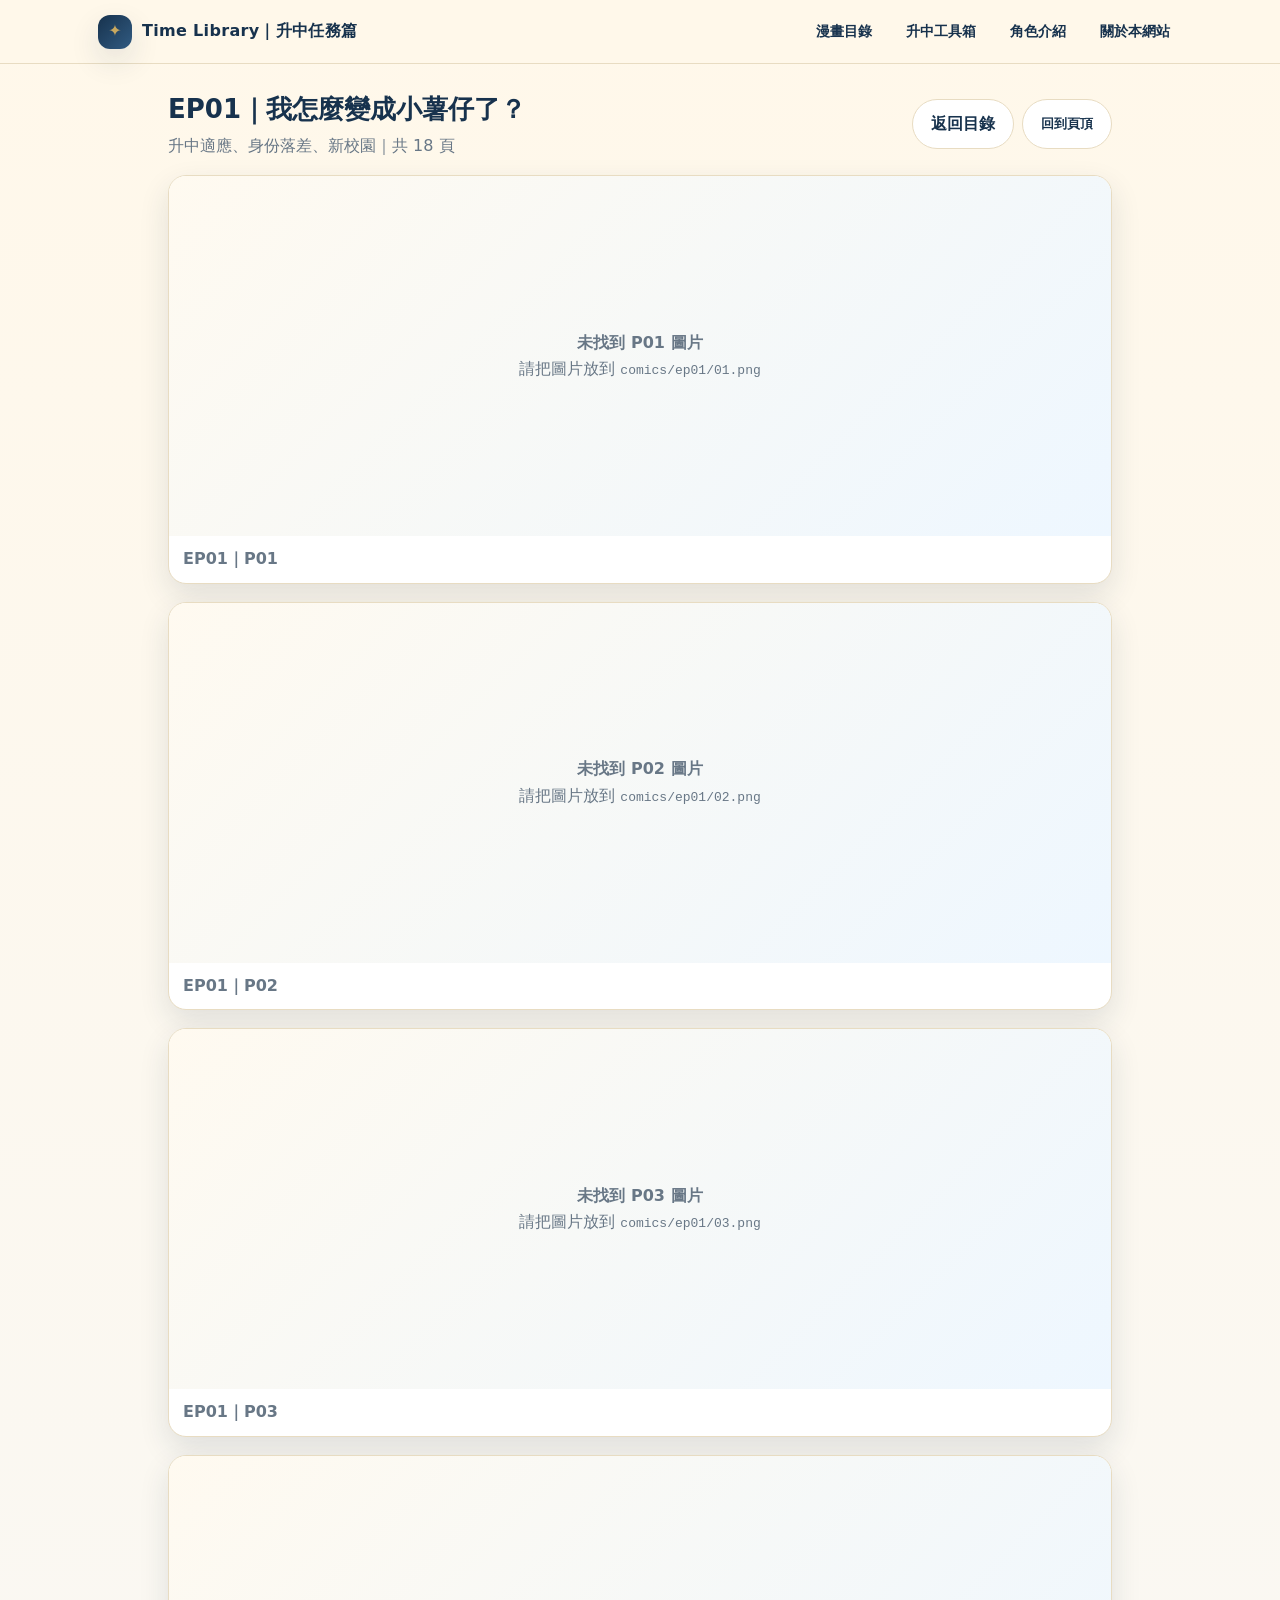
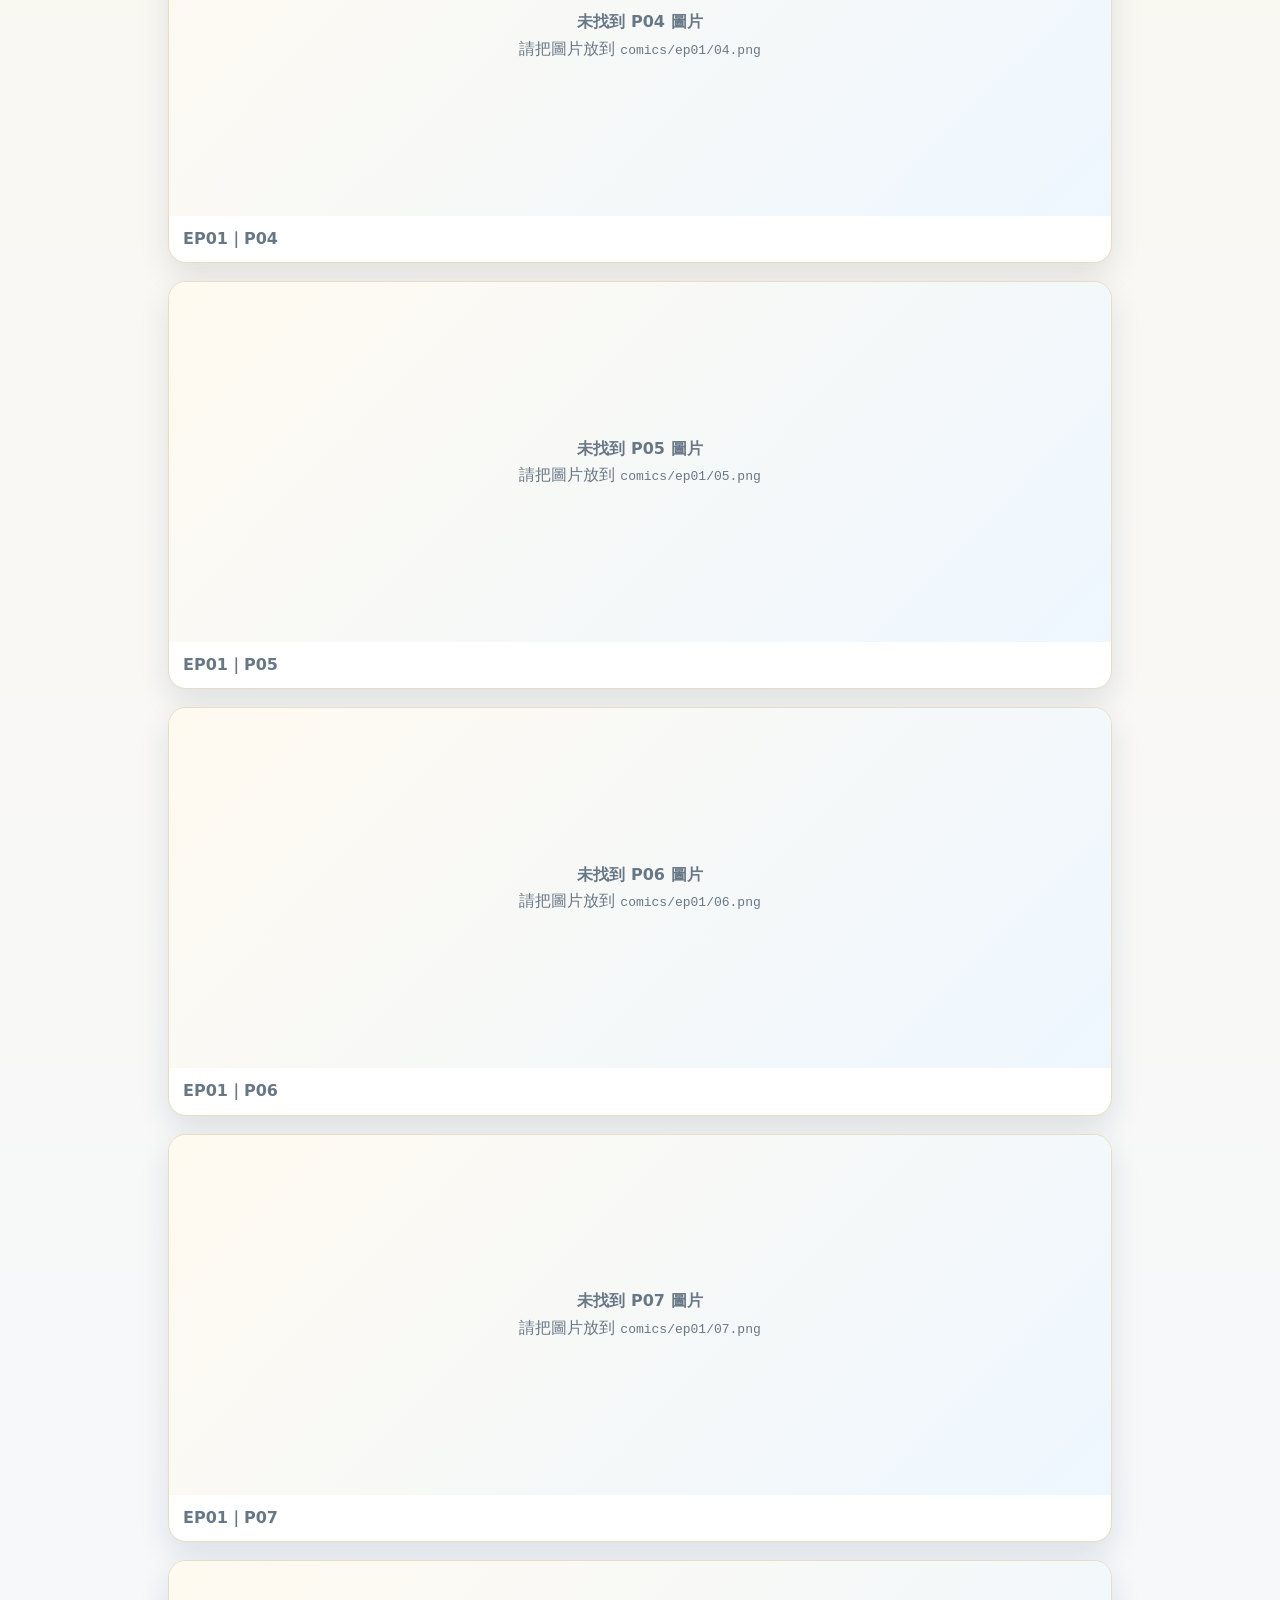
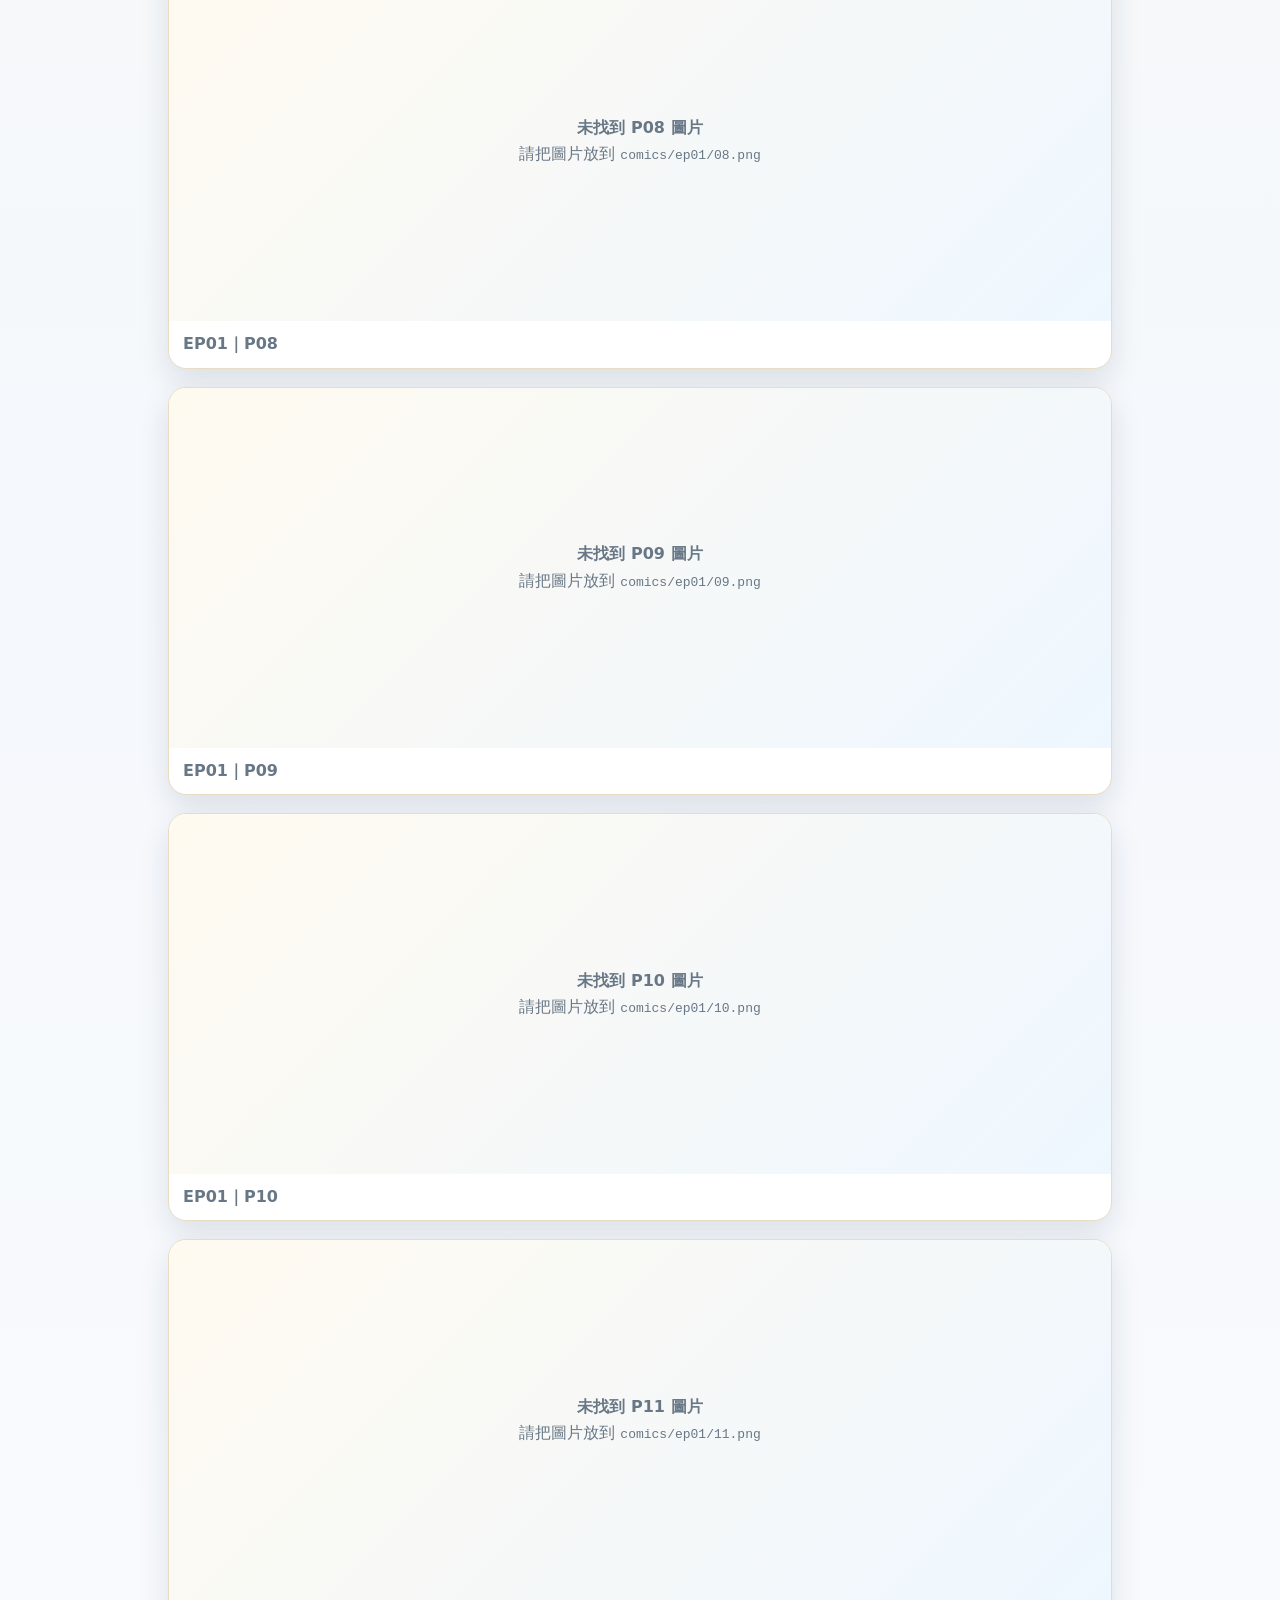
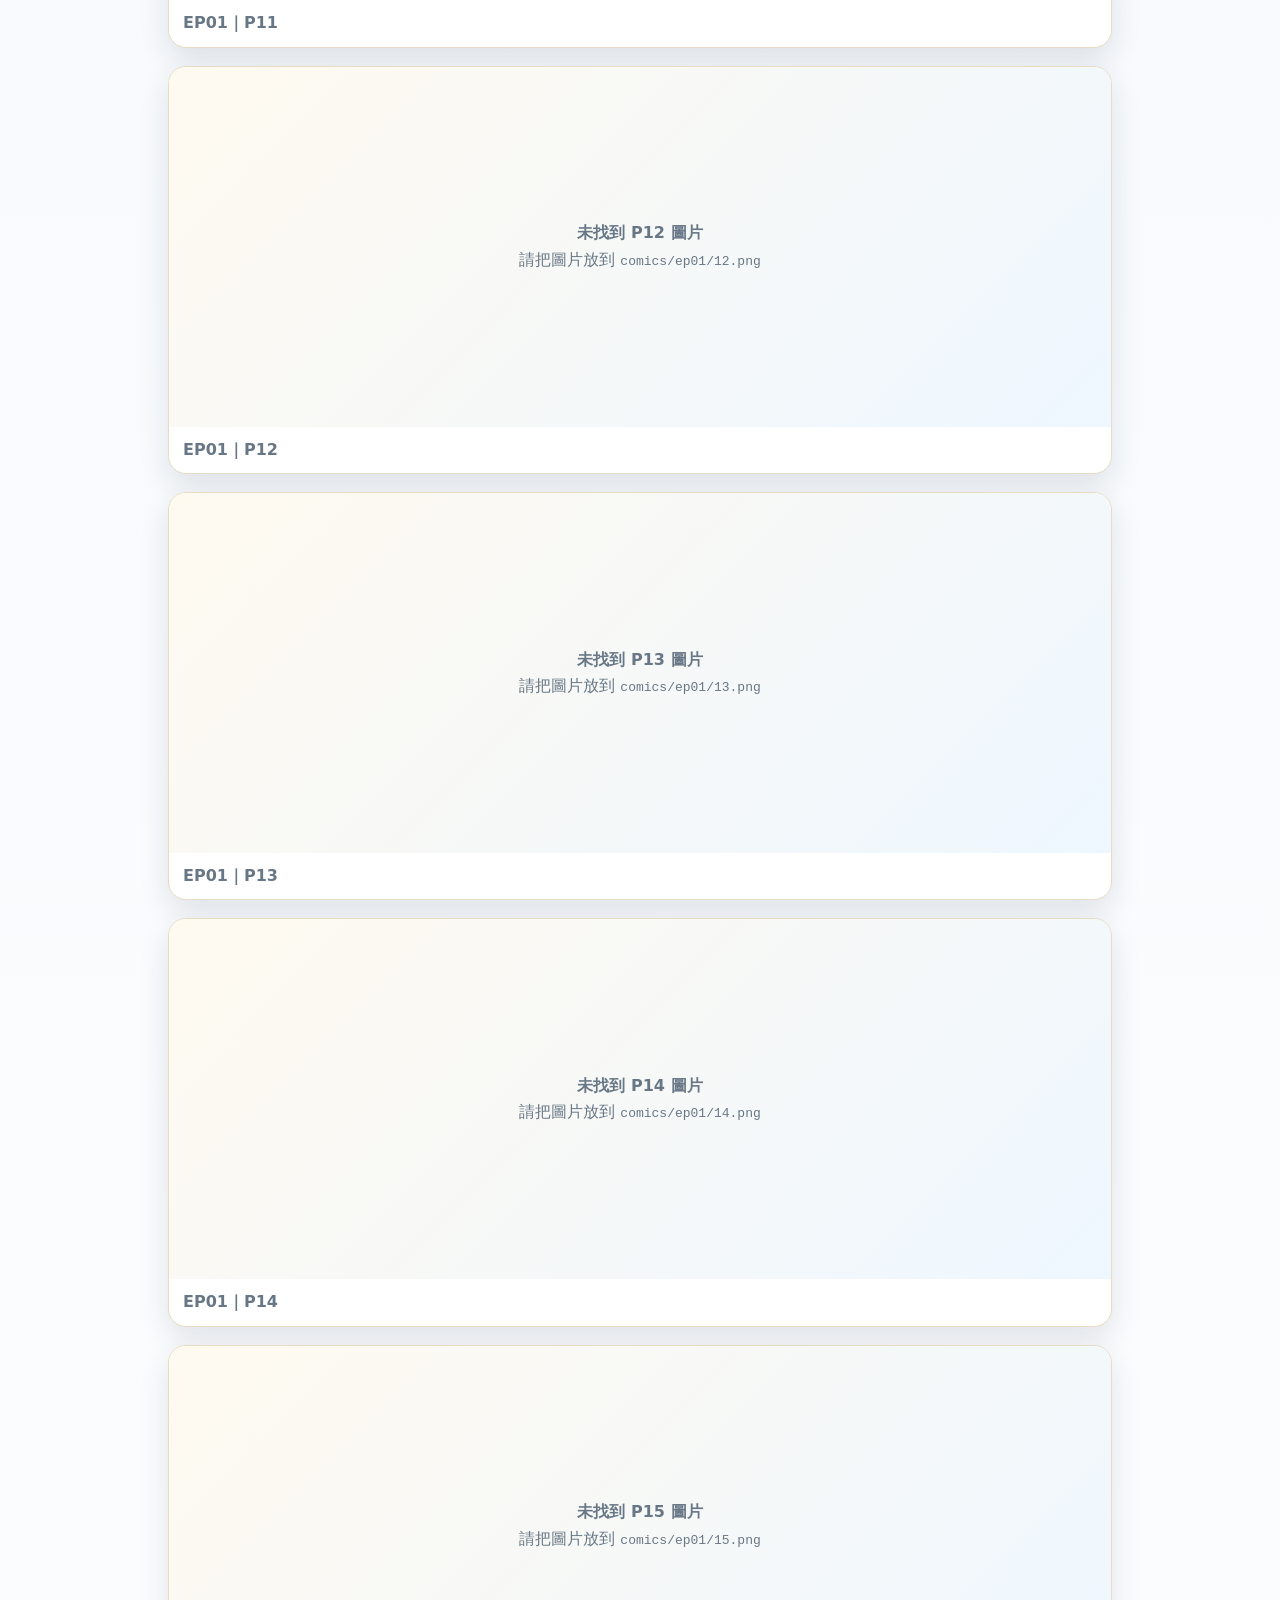
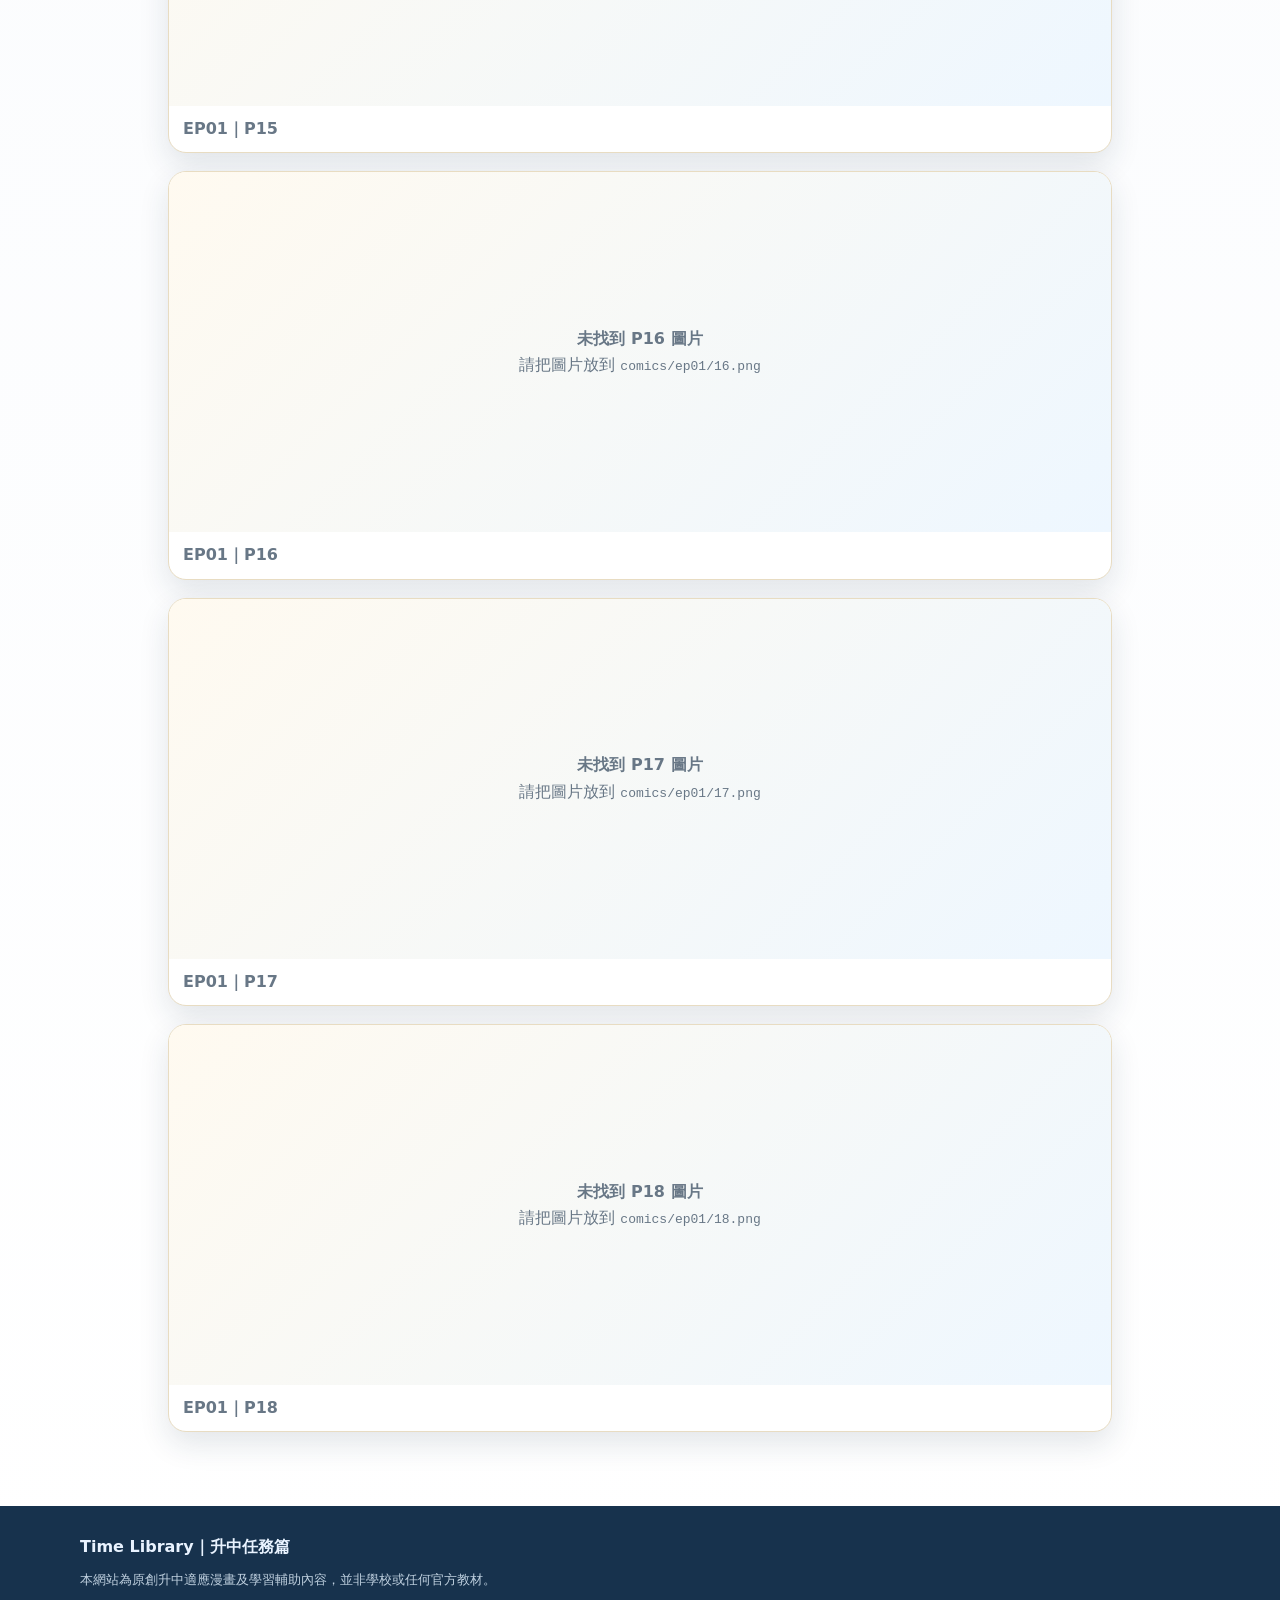
==== reader.html @ a130b91a "Initial Time Library website" ====
<!doctype html>
<html lang="zh-Hant">
<head>
  <meta charset="utf-8">
  <meta name="viewport" content="width=device-width, initial-scale=1">
  <title>Reader｜Time Library｜升中任務篇</title>
  <link rel="stylesheet" href="css/style.css">
</head>
<body>
<header class="site-header">
  <nav class="nav">
    <a class="brand" href="index.html"><span class="brand-mark">✦</span><span>Time Library｜升中任務篇</span></a>
    <div class="nav-links">
      <a href="index.html">漫畫目錄</a><a href="tools.html">升中工具箱</a><a href="characters.html">角色介紹</a><a href="about.html">關於本網站</a>
    </div>
  </nav>
</header>
<main class="reader-shell">
  <div id="readerTop" class="reader-top"></div>
  <div id="pageList" class="page-list"></div>
</main>
<footer class="footer"><div class="footer-inner"><strong>Time Library｜升中任務篇</strong><small>本網站為原創升中適應漫畫及學習輔助內容，並非學校或任何官方教材。</small></div></footer>
<script src="episodes-data.js?v=1"></script>
<script src="js/main.js?v=1"></script>
<script>
const params = new URLSearchParams(location.search);
const id = params.get('ep') || 'ep01';
const ep = TL.findEpisode(id);
const topBox = document.getElementById('readerTop');
const pageList = document.getElementById('pageList');
function imagePath(ep, n){ return `${ep.folder}${ep.filePrefix || ''}${TL.pad(n)}.${ep.fileExt || 'png'}`; }
function fallbackPath(ep, n, step){
  const ext = ep.fileExt || 'png';
  const candidates = [
    `${ep.folder}${TL.pad(n)}.${ext}`,
    `${ep.folder}${n}.${ext}`,
    `${ep.folder}p${n}.jpg`,
    `${ep.folder}p${TL.pad(n)}.jpg`,
    `${ep.folder}P${TL.pad(n)}.png`
  ];
  return candidates[step] || '';
}
if(!ep){
  topBox.innerHTML = `<div class="reader-title"><h1>找不到這一集</h1><p>請返回漫畫目錄重新選擇。</p></div><a class="btn secondary" href="index.html">返回目錄</a>`;
} else {
  document.title = `${ep.ep}｜${ep.title}｜Time Library`;
  topBox.innerHTML = `<div class="reader-title"><h1>${ep.ep}｜${ep.title}</h1><p>${ep.topic}｜共 ${ep.pageCount} 頁</p></div><div class="reader-controls"><a class="btn secondary" href="index.html">返回目錄</a><button class="btn secondary" onclick="window.scrollTo({top:0,behavior:'smooth'})">回到頁頂</button></div>`;
  pageList.innerHTML = Array.from({length: ep.pageCount}, (_,i)=>i+1).map(n => `
    <article class="comic-page" id="p${n}">
      <img src="${imagePath(ep,n)}" alt="${ep.ep} page ${n}" loading="lazy" data-step="0" data-n="${n}">
      <div class="page-caption">${ep.ep}｜P${TL.pad(n)}</div>
    </article>`).join('');
  pageList.querySelectorAll('img').forEach(img => {
    img.addEventListener('error', () => {
      const n = Number(img.dataset.n);
      let step = Number(img.dataset.step || 0) + 1;
      const next = fallbackPath(ep, n, step);
      if(next){ img.dataset.step = String(step); img.src = next; }
      else {
        const holder = document.createElement('div');
        holder.className = 'missing-page';
        holder.innerHTML = `<div><strong>未找到 P${TL.pad(n)} 圖片</strong><br>請把圖片放到 <code>${ep.folder}${TL.pad(n)}.${ep.fileExt || 'png'}</code></div>`;
        img.replaceWith(holder);
      }
    });
  });
}
</script>
</body>
</html>
---- css/style.css ----
:root{
  --navy:#17324d;
  --navy-2:#274968;
  --gold:#c9a85f;
  --cream:#fff8ea;
  --paper:#fffdf7;
  --blue:#eaf4ff;
  --line:#e8dcc2;
  --text:#26313c;
  --muted:#687786;
  --shadow:0 12px 30px rgba(23,50,77,.12);
  --radius:20px;
}
*{box-sizing:border-box}
html{scroll-behavior:smooth}
body{margin:0;font-family:system-ui,-apple-system,BlinkMacSystemFont,"Noto Sans TC","Microsoft JhengHei",sans-serif;background:linear-gradient(180deg,var(--cream),#f5f8fc 45%,#fff);color:var(--text);line-height:1.65}
a{color:inherit;text-decoration:none} img{max-width:100%;display:block}.site-header{position:sticky;top:0;z-index:50;background:rgba(255,248,234,.92);backdrop-filter:blur(12px);border-bottom:1px solid var(--line)}.nav{max-width:1120px;margin:auto;padding:12px 18px;display:flex;align-items:center;gap:18px}.brand{display:flex;align-items:center;gap:10px;font-weight:800;color:var(--navy);letter-spacing:.02em}.brand-mark{width:34px;height:34px;border-radius:12px;background:linear-gradient(135deg,var(--navy),#315b82);color:var(--gold);display:grid;place-items:center;box-shadow:var(--shadow)}.nav-links{margin-left:auto;display:flex;gap:10px;flex-wrap:wrap}.nav-links a{padding:8px 12px;border-radius:999px;color:var(--navy);font-weight:700;font-size:14px}.nav-links a:hover,.nav-links a.active{background:#fff;border:1px solid var(--line);box-shadow:0 6px 14px rgba(23,50,77,.08)}.container{max-width:1120px;margin:auto;padding:28px 18px}.hero{display:grid;grid-template-columns:1.05fr .95fr;gap:24px;align-items:center;padding:34px;border:1px solid var(--line);border-radius:30px;background:radial-gradient(circle at 80% 20%,rgba(201,168,95,.25),transparent 28%),linear-gradient(135deg,#fffaf0,#eef7ff);box-shadow:var(--shadow);overflow:hidden}.hero h1{font-size:clamp(38px,7vw,78px);line-height:.95;margin:8px 0;color:var(--navy);letter-spacing:-.04em}.hero .subtitle{font-size:clamp(20px,3vw,34px);font-weight:800;color:var(--gold);margin:0}.hero p{font-size:18px;color:#405064}.hero-art{min-height:300px;border-radius:28px;border:1px solid rgba(201,168,95,.35);background:linear-gradient(160deg,#213d5e,#e9f4ff 62%,#fffaf0);position:relative;overflow:hidden}.hero-art:before{content:"";position:absolute;inset:26px;border:2px solid rgba(255,255,255,.55);border-radius:22px}.hero-art:after{content:"Time Library";position:absolute;right:-30px;bottom:20px;font-size:58px;font-weight:900;color:rgba(255,255,255,.42);transform:rotate(-8deg)}.mission-card{position:absolute;left:28px;bottom:28px;background:rgba(255,253,247,.92);border:1px solid var(--line);border-radius:18px;padding:16px;box-shadow:var(--shadow);max-width:300px}.mission-card b{color:var(--navy)}.btn-row{display:flex;gap:12px;flex-wrap:wrap;margin-top:18px}.btn{display:inline-flex;align-items:center;justify-content:center;gap:8px;background:var(--navy);color:#fff;border-radius:999px;padding:11px 18px;font-weight:800;border:1px solid var(--navy);cursor:pointer}.btn.secondary{background:#fff;color:var(--navy);border-color:var(--line)}.section-title{display:flex;align-items:end;justify-content:space-between;gap:14px;margin:34px 0 16px}.section-title h2{margin:0;color:var(--navy);font-size:30px}.section-title p{margin:0;color:var(--muted)}.controls{display:grid;grid-template-columns:1fr auto;gap:12px;margin:18px 0}.search{width:100%;padding:13px 16px;border-radius:16px;border:1px solid var(--line);background:#fff;font-size:16px}.filters{display:flex;gap:8px;flex-wrap:wrap}.filter-btn{border:1px solid var(--line);background:#fff;color:var(--navy);border-radius:999px;padding:10px 14px;font-weight:800;cursor:pointer}.filter-btn.active{background:var(--navy);color:#fff;border-color:var(--navy)}.grid{display:grid;grid-template-columns:repeat(3,minmax(0,1fr));gap:18px}.card{background:var(--paper);border:1px solid var(--line);border-radius:var(--radius);padding:18px;box-shadow:0 8px 20px rgba(23,50,77,.08);display:flex;flex-direction:column;gap:10px}.card:hover{transform:translateY(-2px);box-shadow:var(--shadow);transition:.2s}.badge{align-self:flex-start;border:1px solid rgba(201,168,95,.5);background:#fff8df;color:var(--navy);font-weight:900;border-radius:999px;padding:5px 10px;font-size:13px}.card h3{margin:0;color:var(--navy);font-size:21px;line-height:1.3}.meta{color:var(--muted);font-size:14px}.tags{display:flex;gap:6px;flex-wrap:wrap;margin-top:auto}.tag{font-size:12px;background:var(--blue);color:var(--navy);border-radius:999px;padding:4px 8px}.footer{margin-top:50px;padding:28px 18px;background:var(--navy);color:#e9f3ff}.footer-inner{max-width:1120px;margin:auto;display:grid;gap:8px}.footer small{color:#bfd0df}.reader-shell{max-width:980px;margin:auto;padding:24px 18px}.reader-top{display:flex;align-items:center;justify-content:space-between;gap:16px;margin-bottom:16px;flex-wrap:wrap}.reader-title h1{margin:0;color:var(--navy);font-size:26px}.reader-title p{margin:2px 0 0;color:var(--muted)}.reader-controls{display:flex;gap:8px;flex-wrap:wrap}.page-list{display:grid;gap:18px}.comic-page{background:#fff;border:1px solid var(--line);border-radius:18px;box-shadow:var(--shadow);overflow:hidden}.comic-page img{width:100%;height:auto;background:#f0f4f8}.page-caption{padding:10px 14px;color:var(--muted);font-weight:700}.missing-page{min-height:360px;display:grid;place-items:center;text-align:center;padding:30px;background:linear-gradient(135deg,#fffaf0,#eef7ff);color:var(--muted)}.character-grid{display:grid;grid-template-columns:repeat(4,minmax(0,1fr));gap:18px}.character{background:#fff;border:1px solid var(--line);border-radius:var(--radius);padding:18px;box-shadow:0 8px 20px rgba(23,50,77,.08)}.avatar{aspect-ratio:1;border-radius:18px;background:linear-gradient(135deg,#eaf4ff,#fff8df);display:grid;place-items:center;font-size:54px;margin-bottom:12px}.content-card{background:#fff;border:1px solid var(--line);border-radius:var(--radius);padding:24px;box-shadow:var(--shadow);margin:18px 0}.content-card h2,.content-card h3{color:var(--navy)}.notice{border-left:5px solid var(--gold);background:#fff8df;padding:14px 16px;border-radius:14px;color:#4d3f22}.tool-list{display:grid;grid-template-columns:repeat(2,minmax(0,1fr));gap:16px}.tool-item{background:#fff;border:1px solid var(--line);border-radius:18px;padding:18px;box-shadow:0 8px 20px rgba(23,50,77,.08)}
@media(max-width:800px){.hero{grid-template-columns:1fr;padding:22px}.grid{grid-template-columns:1fr}.controls{grid-template-columns:1fr}.character-grid{grid-template-columns:1fr 1fr}.tool-list{grid-template-columns:1fr}.nav{align-items:flex-start;flex-direction:column}.nav-links{margin-left:0}.hero-art{min-height:240px}.reader-top{align-items:flex-start}}
@media(max-width:480px){.character-grid{grid-template-columns:1fr}.hero h1{font-size:42px}.container{padding:20px 14px}.reader-shell{padding:16px 10px}.card{padding:15px}}
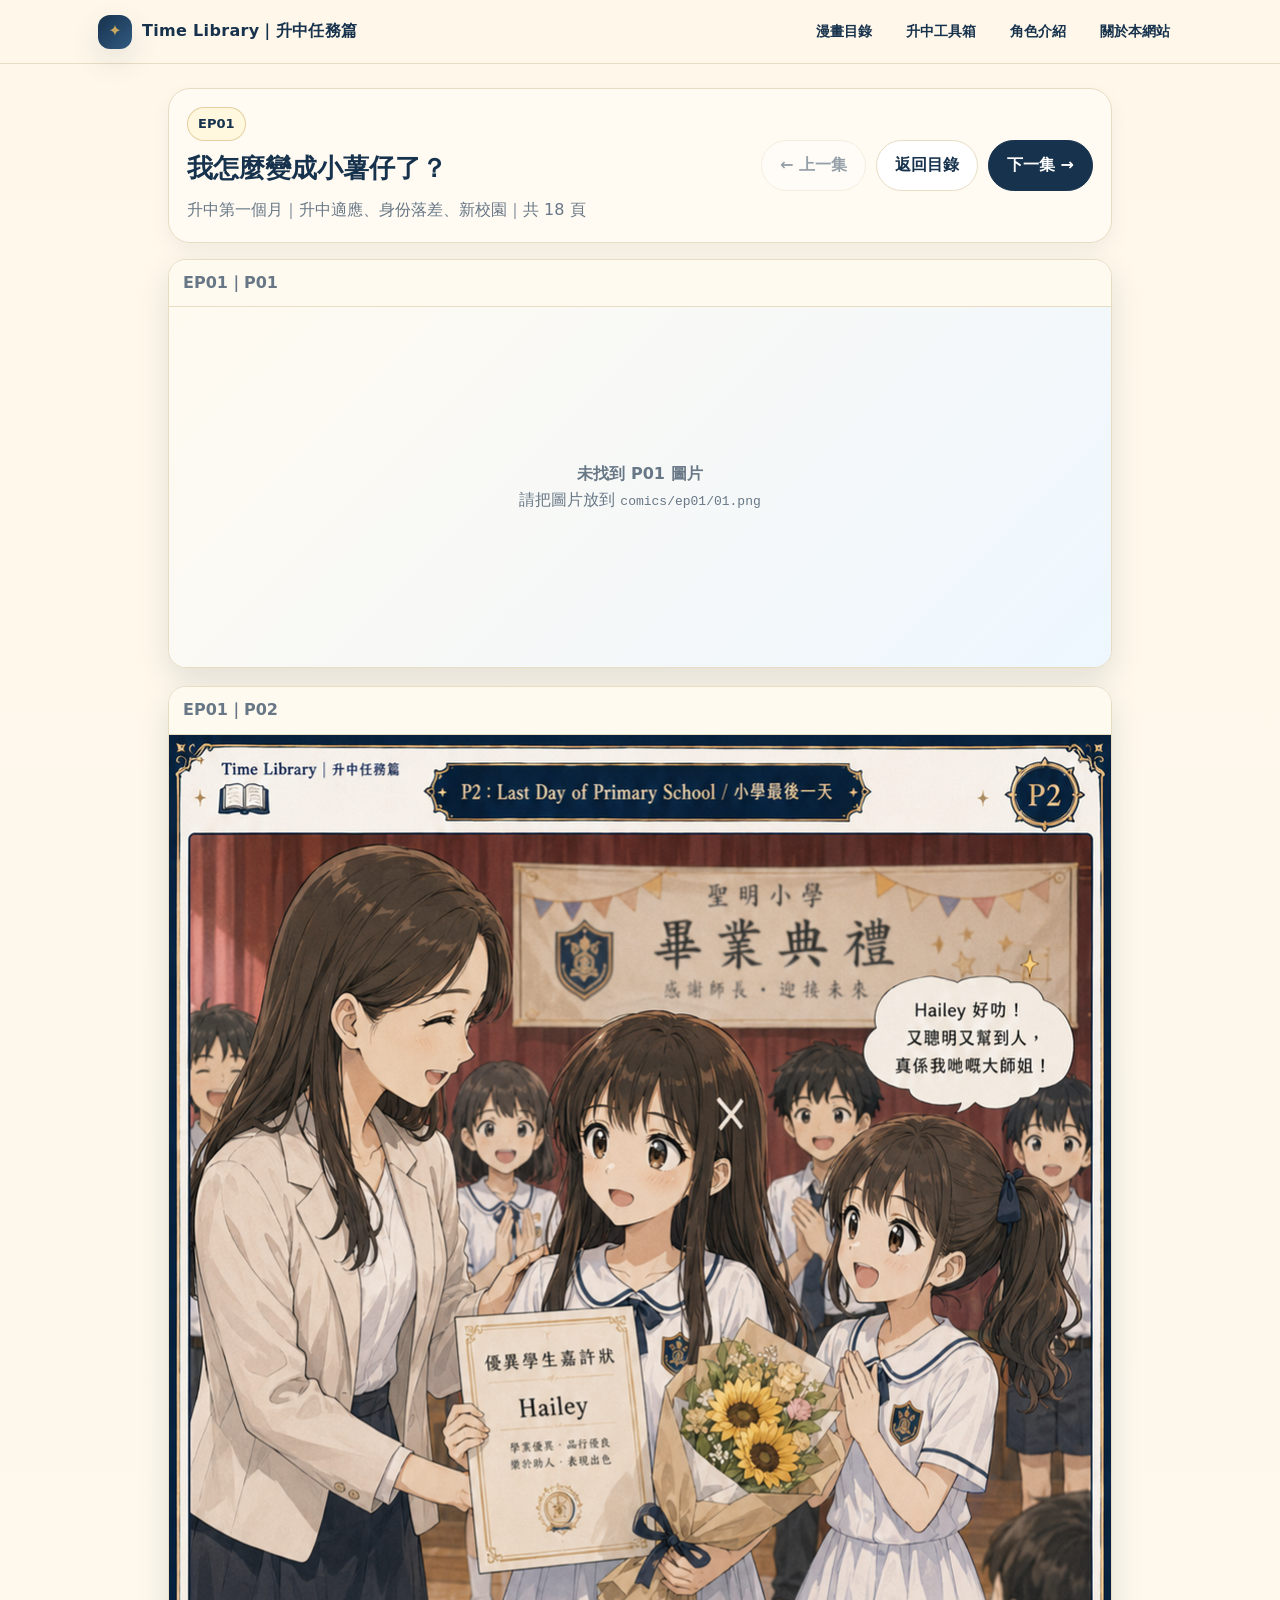
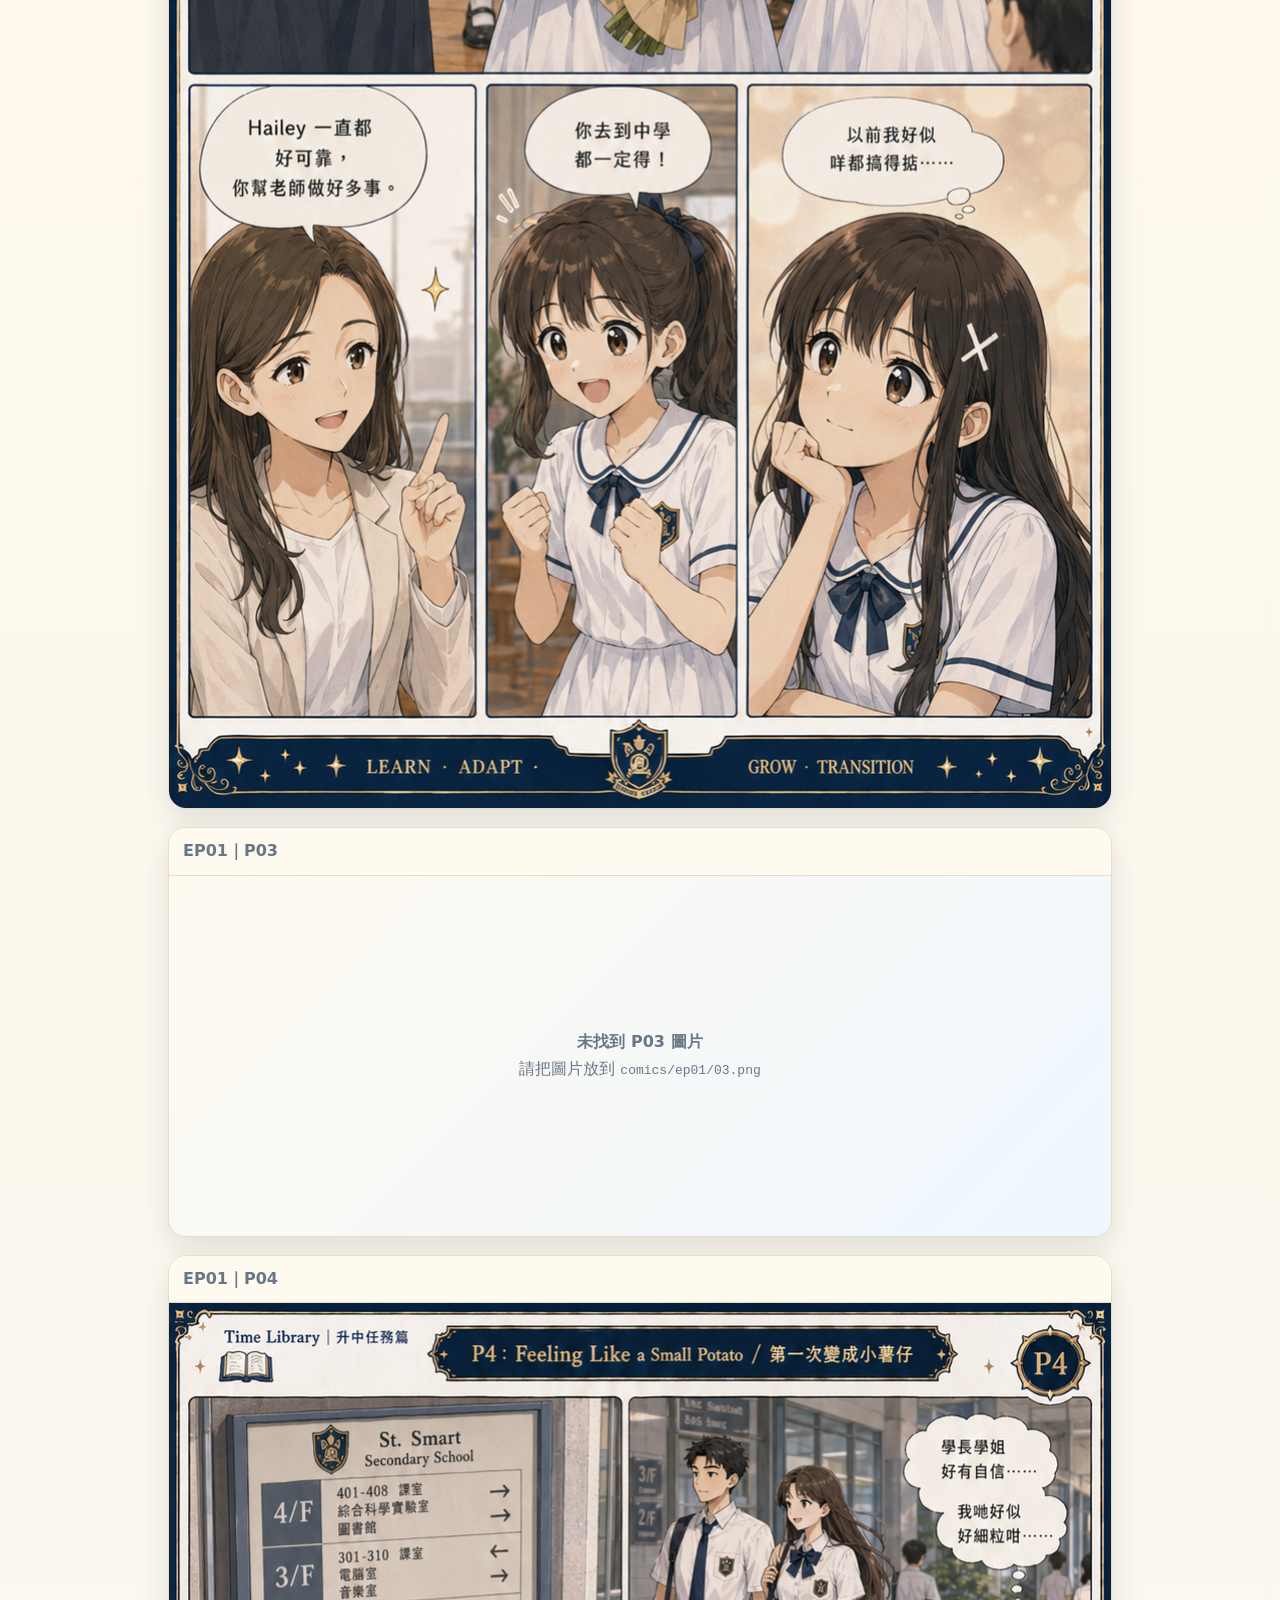
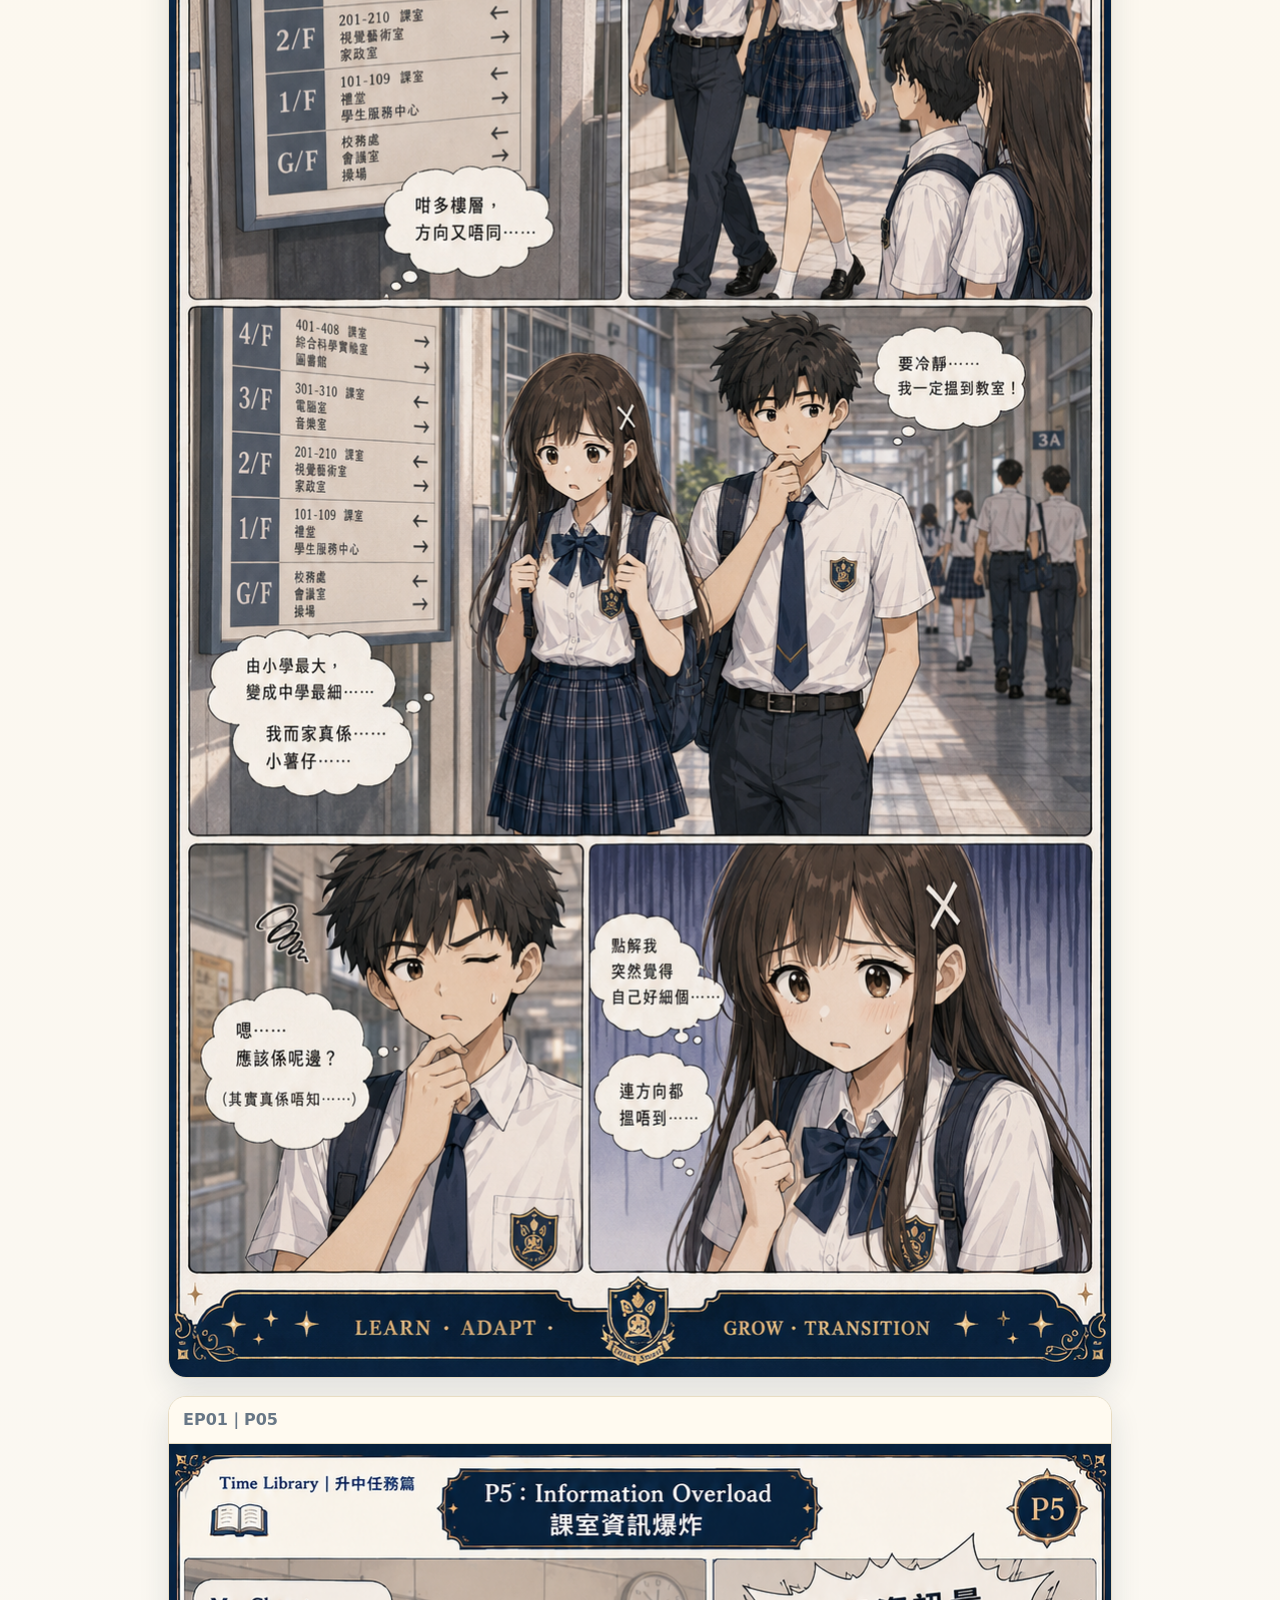
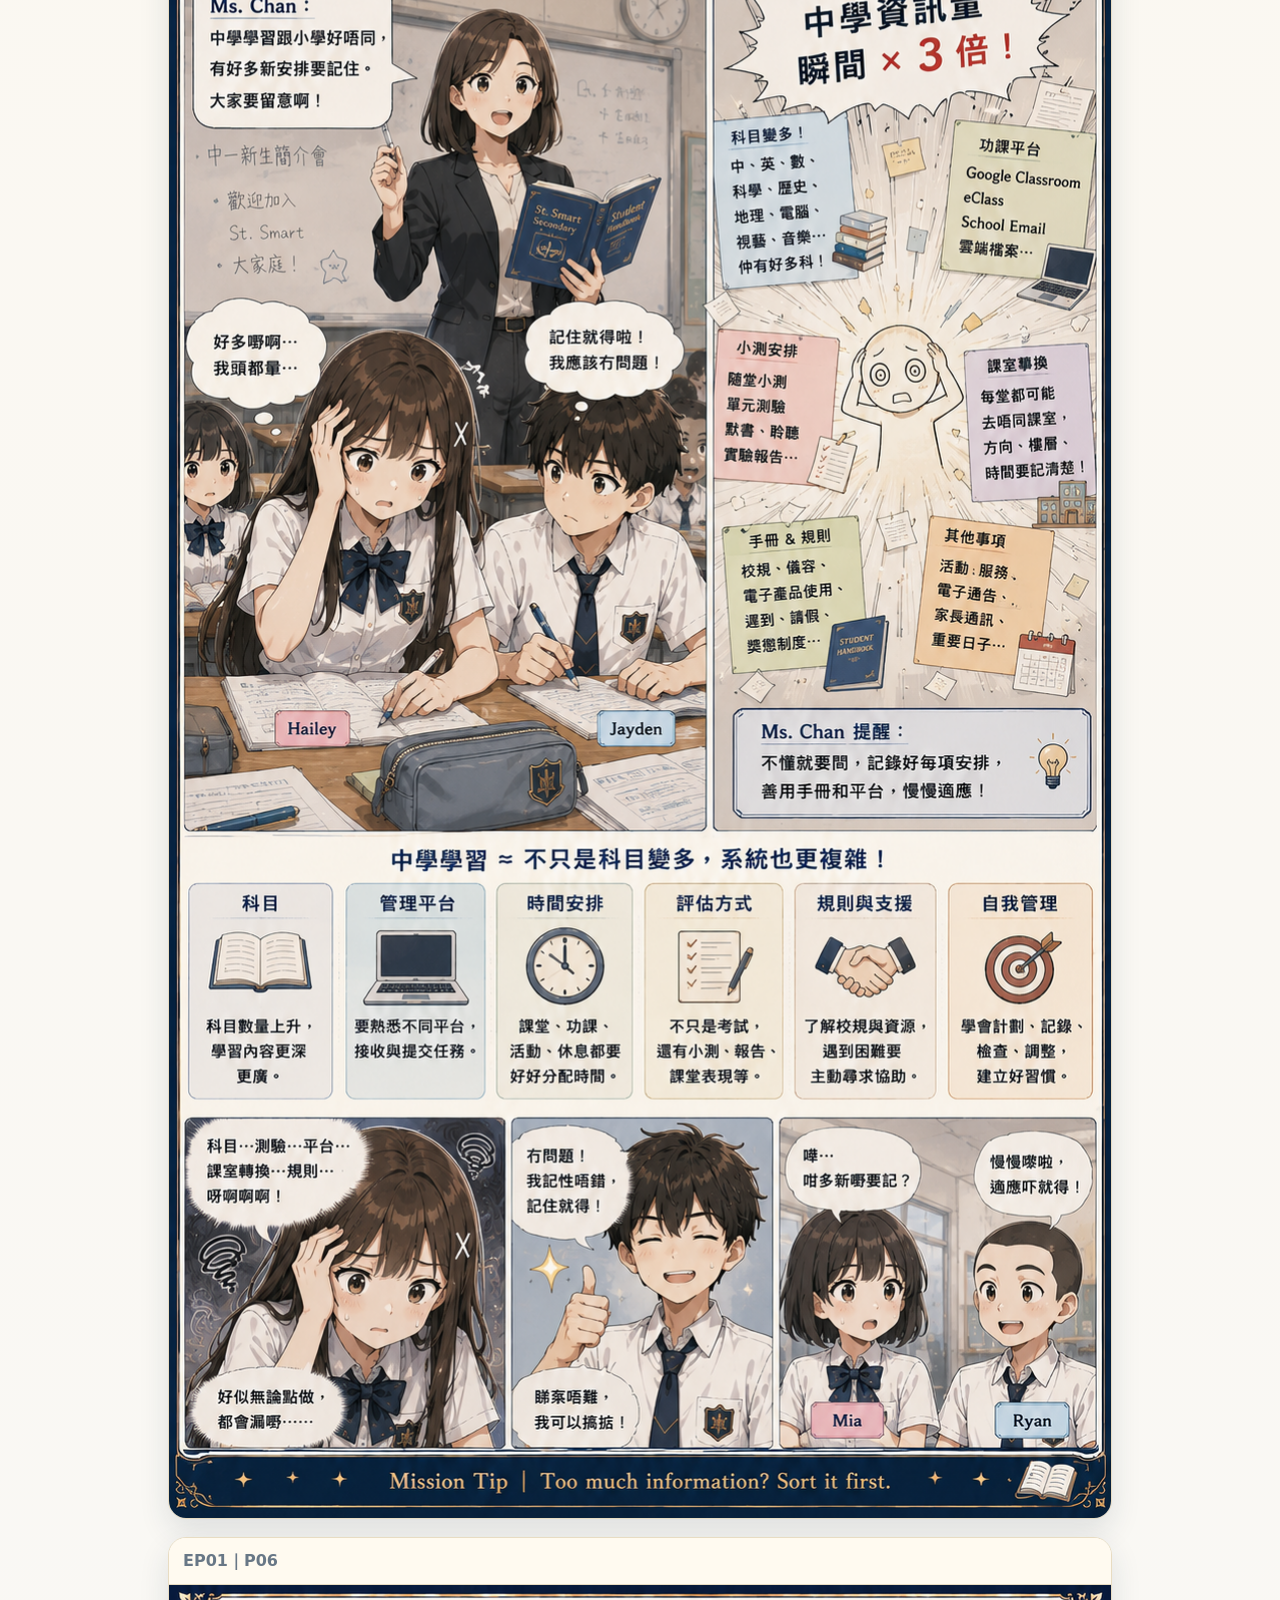
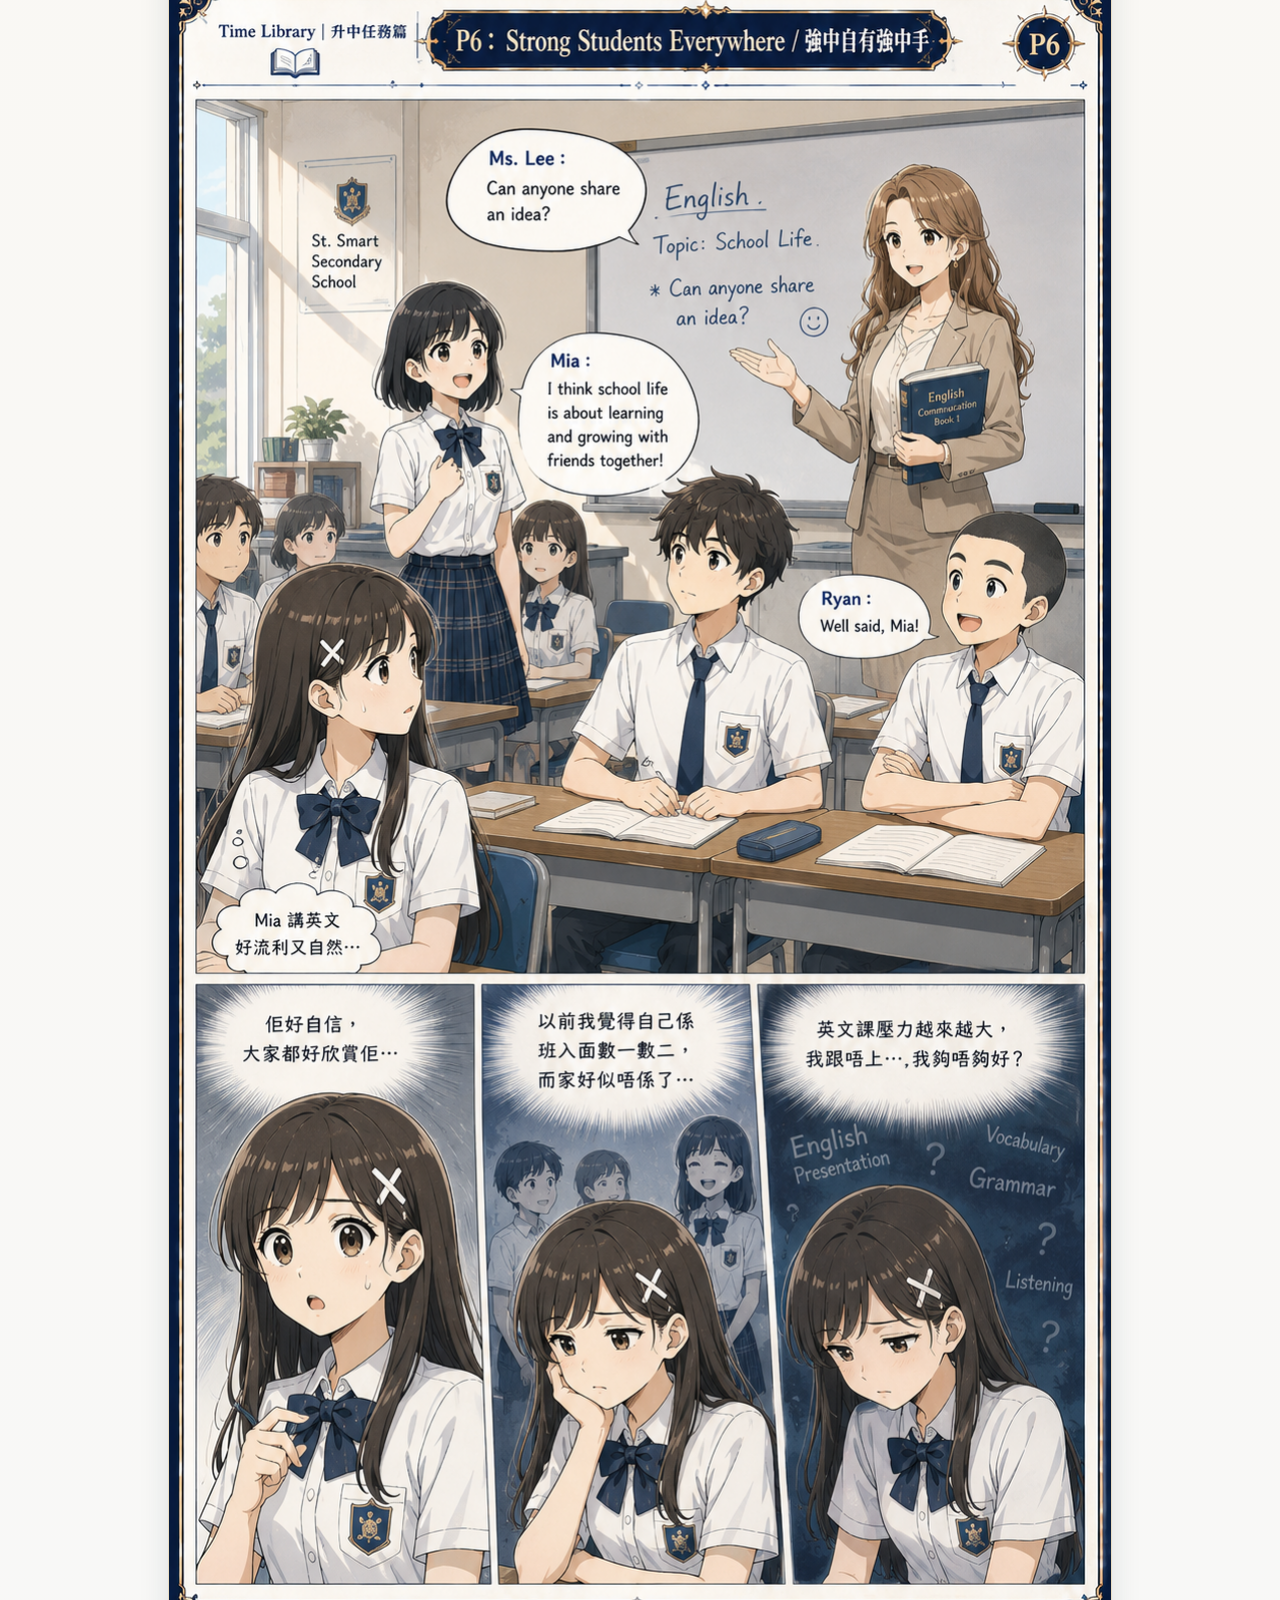
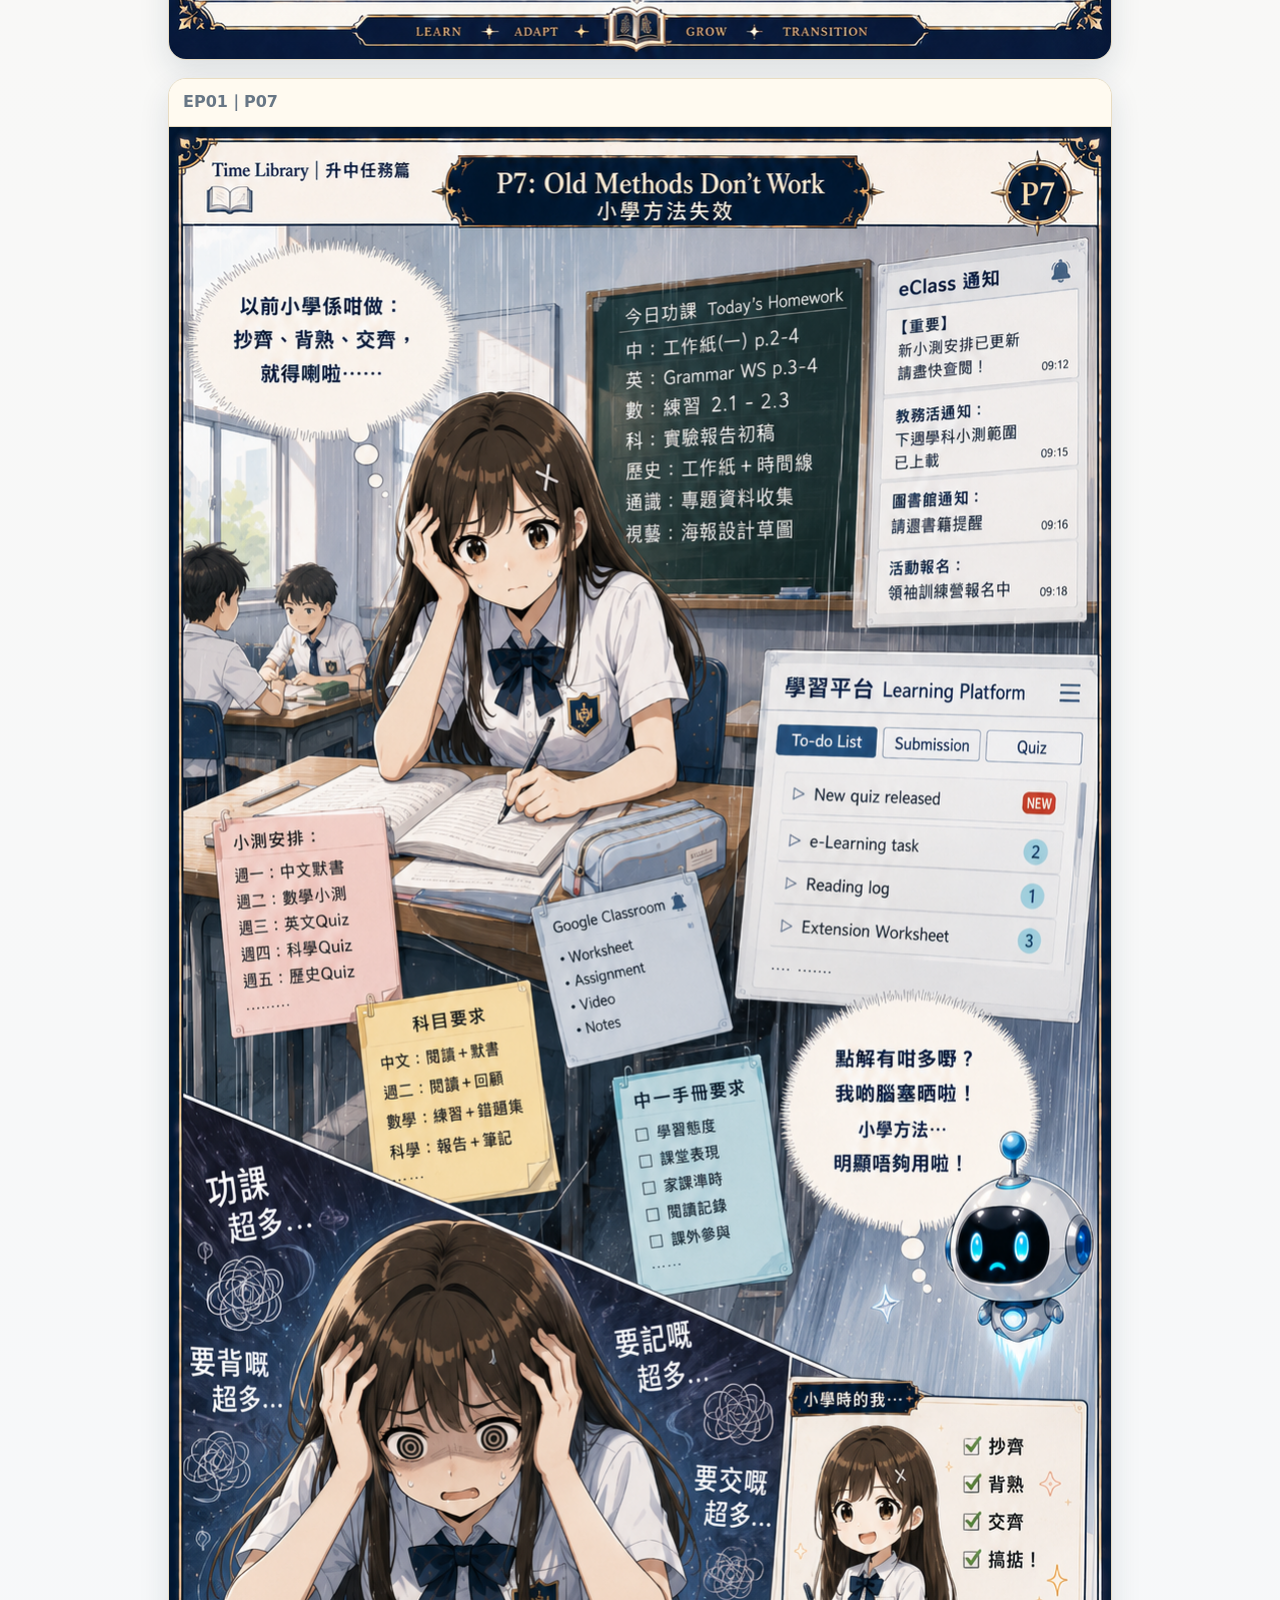
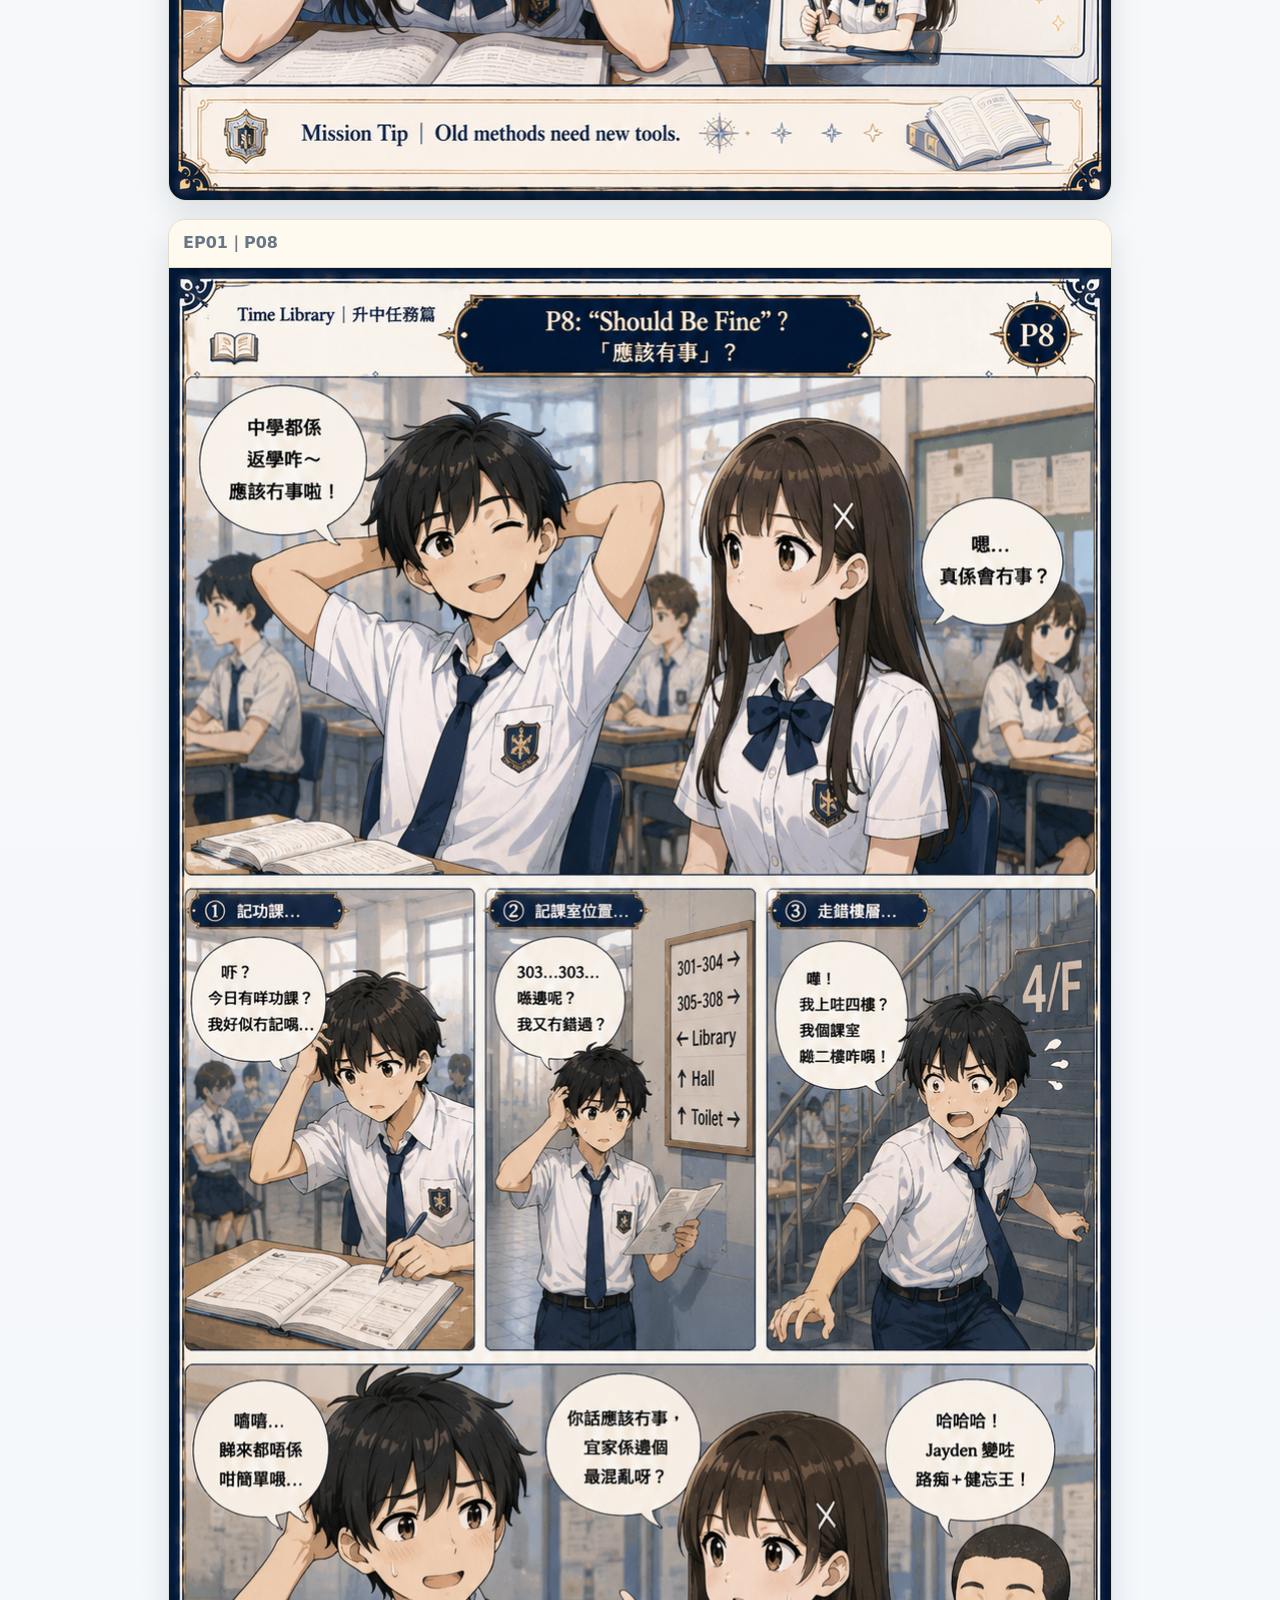
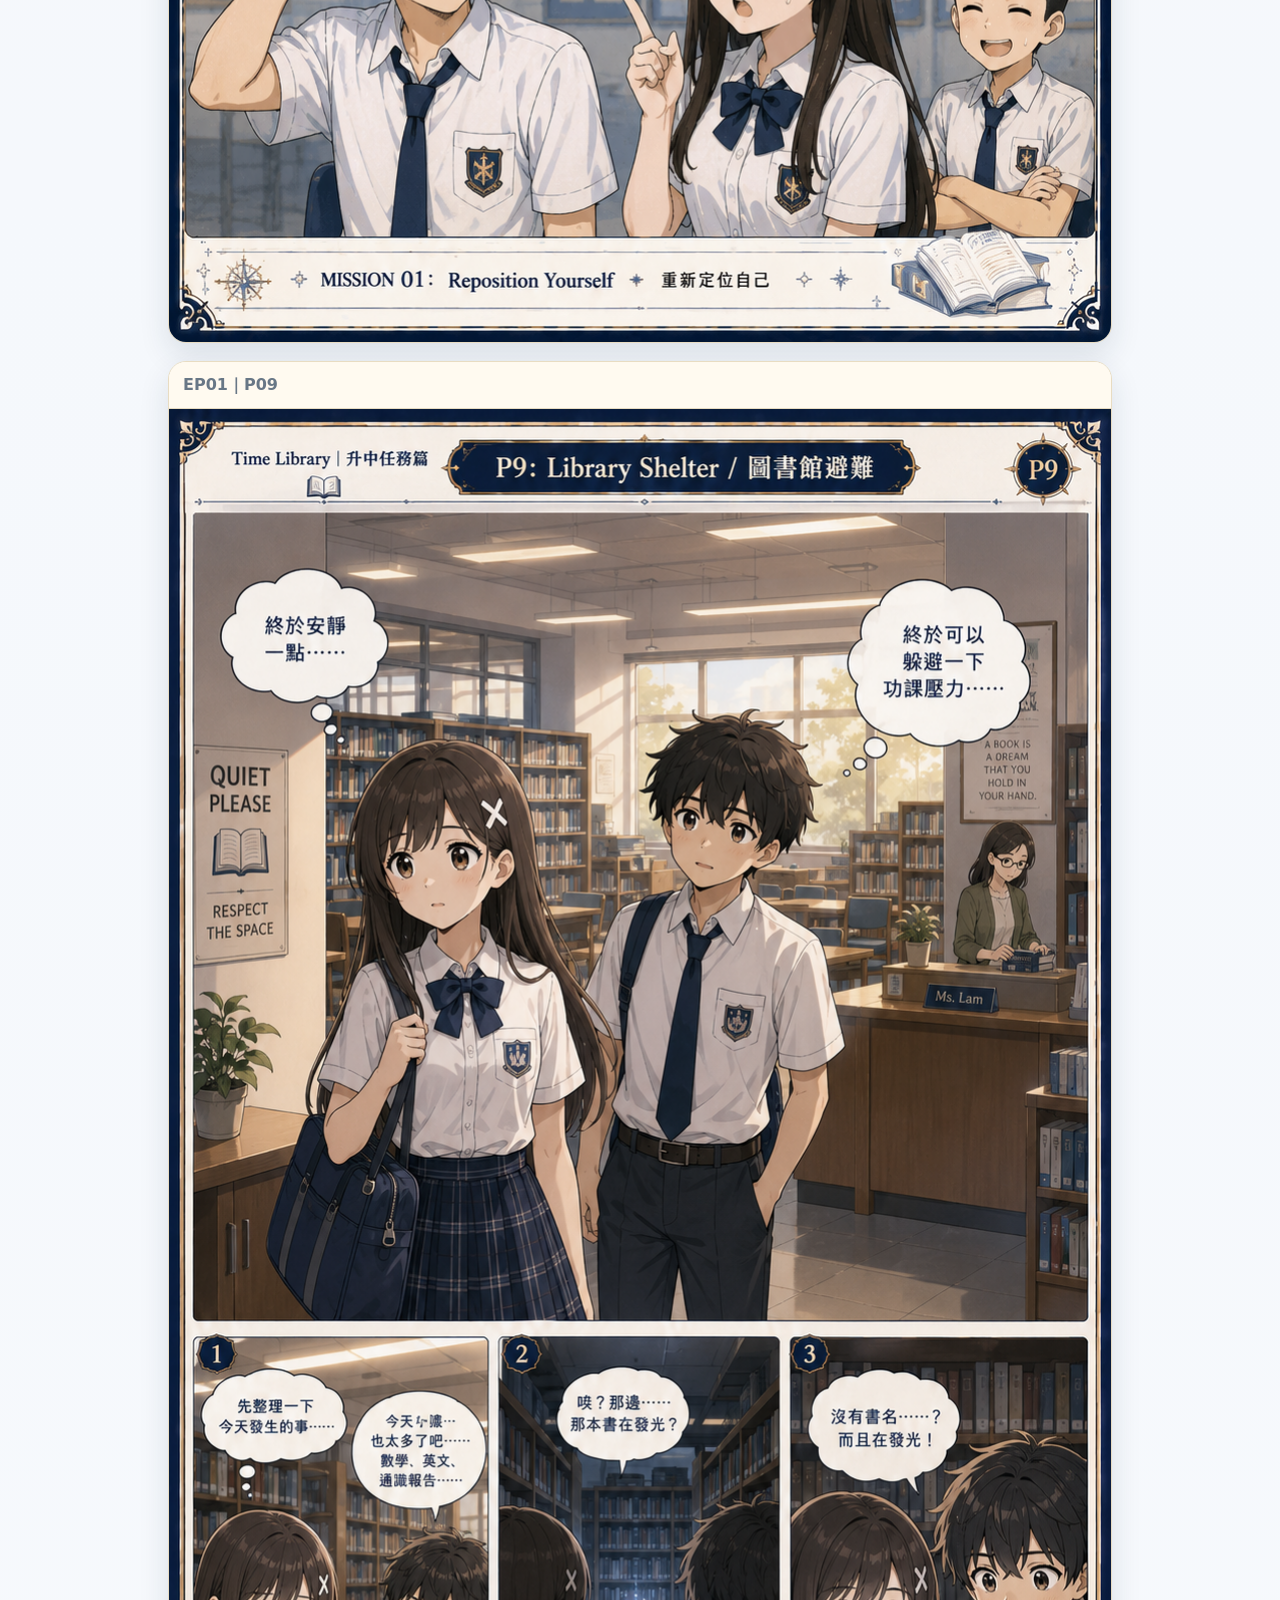
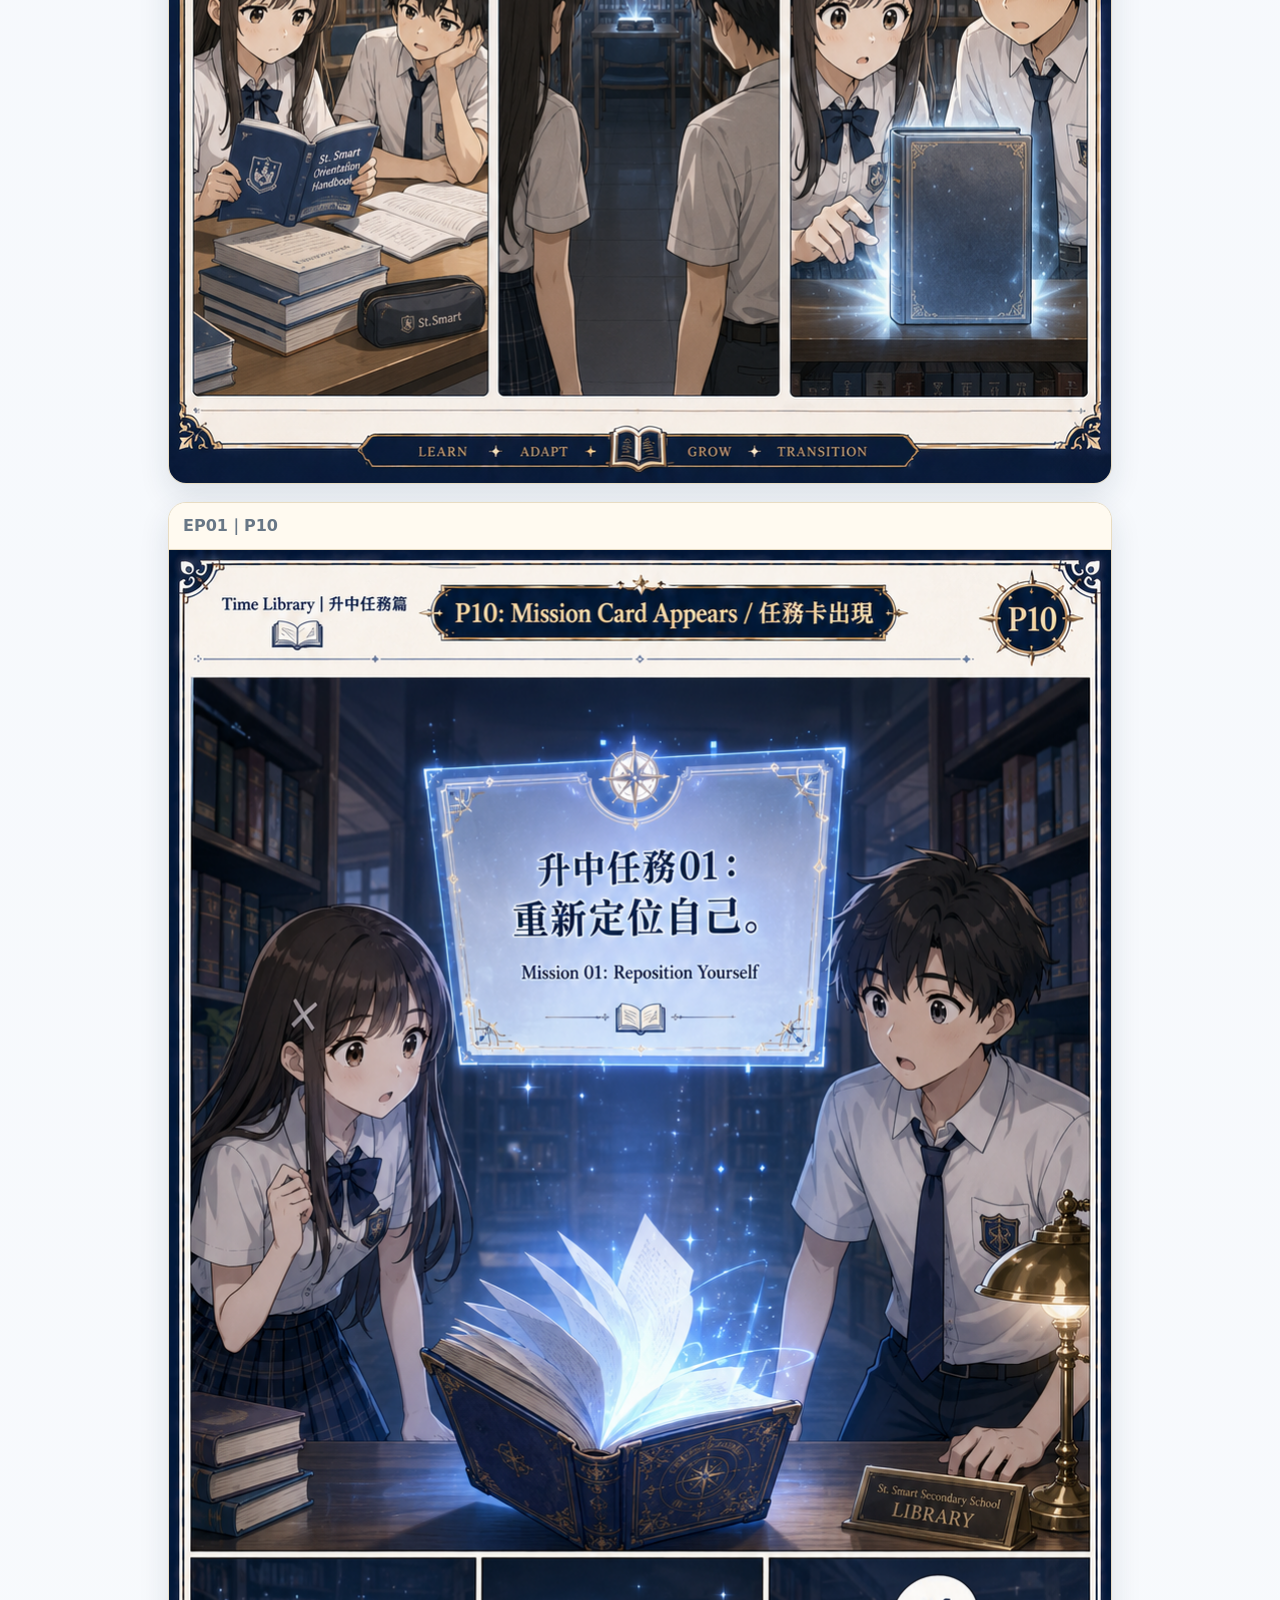
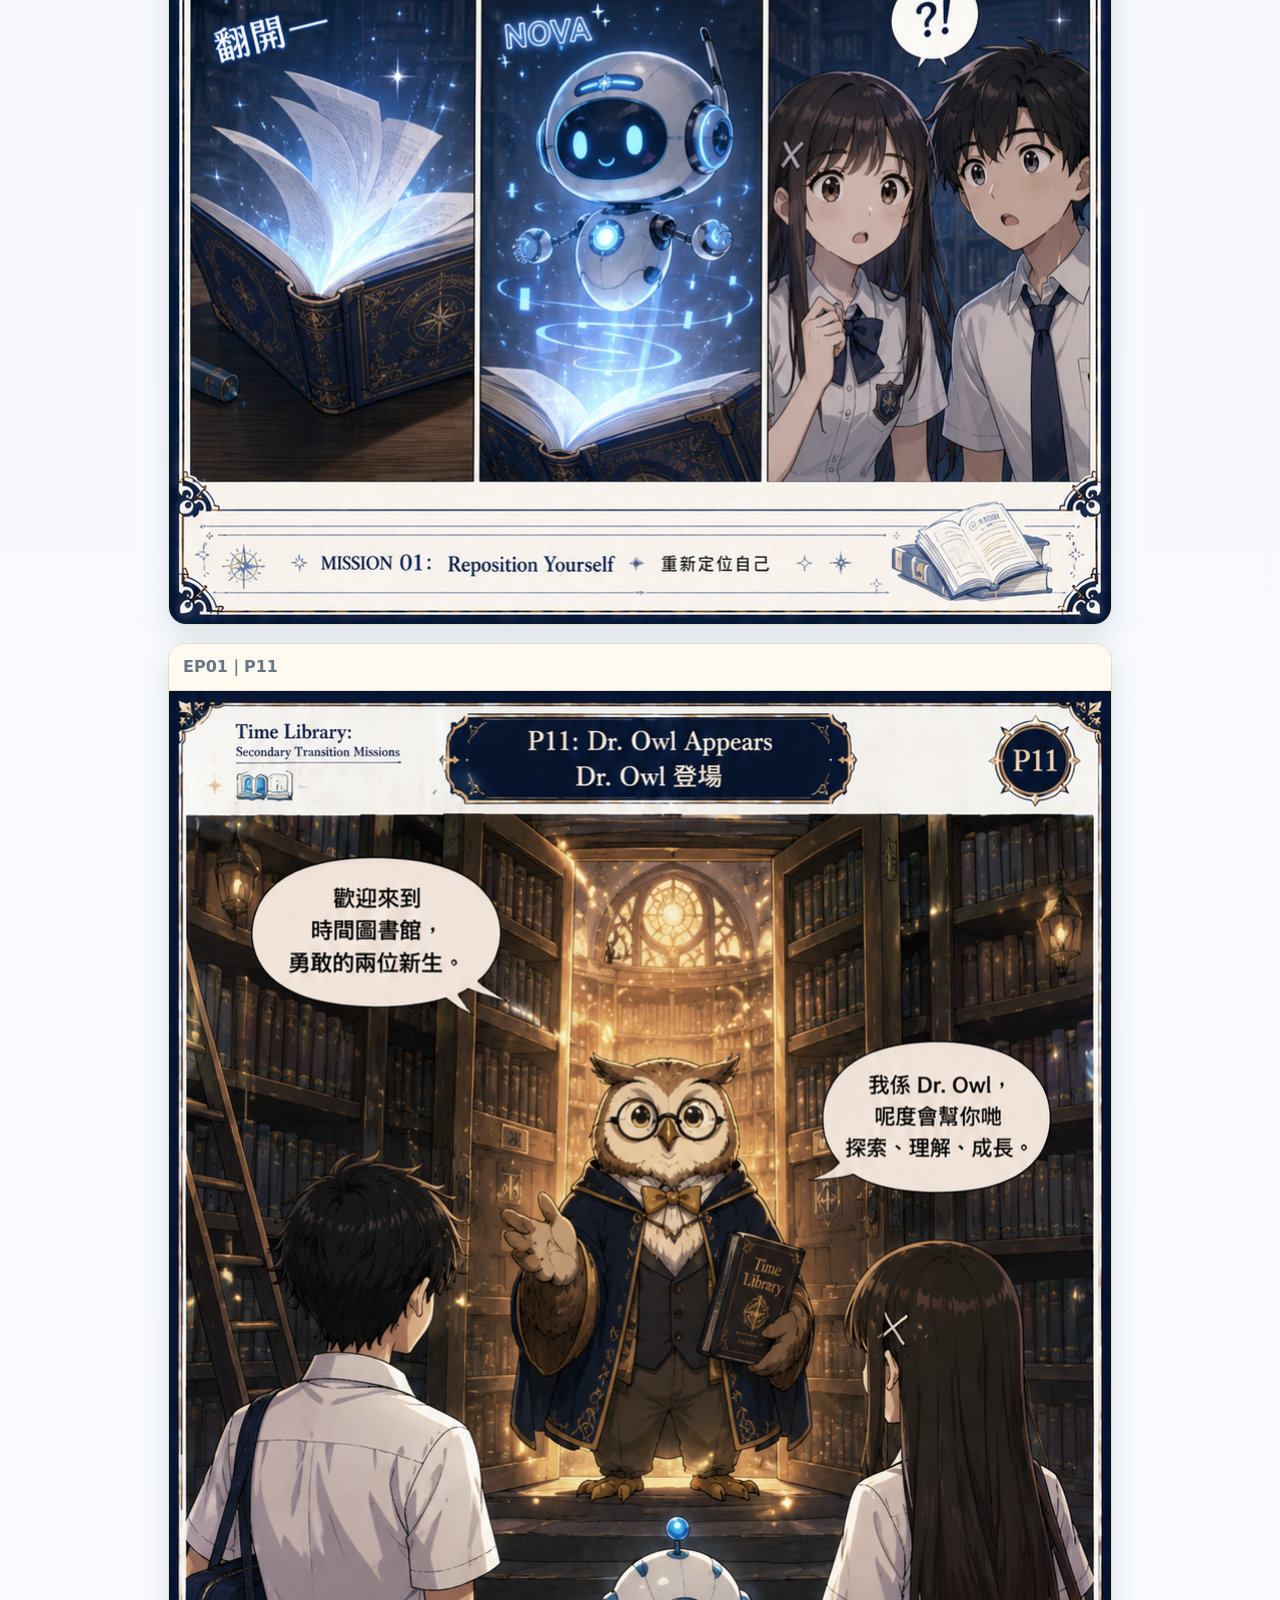
==== commit 6a27d583: "cancel filter tab" ====
--- a/reader.html
+++ b/reader.html
@@ -4,7 +4,7 @@
   <meta charset="utf-8">
   <meta name="viewport" content="width=device-width, initial-scale=1">
   <title>Reader｜Time Library｜升中任務篇</title>
-  <link rel="stylesheet" href="css/style.css">
+  <link rel="stylesheet" href="css/style.css?v=6">
 </head>
 <body>
 <header class="site-header">
@@ -20,14 +20,20 @@
   <div id="pageList" class="page-list"></div>
 </main>
 <footer class="footer"><div class="footer-inner"><strong>Time Library｜升中任務篇</strong><small>本網站為原創升中適應漫畫及學習輔助內容，並非學校或任何官方教材。</small></div></footer>
-<script src="episodes-data.js?v=1"></script>
-<script src="js/main.js?v=1"></script>
+<script src="episodes-data.js?v=6"></script>
+<script src="js/main.js?v=6"></script>
 <script>
 const params = new URLSearchParams(location.search);
 const id = params.get('ep') || 'ep01';
 const ep = TL.findEpisode(id);
 const topBox = document.getElementById('readerTop');
 const pageList = document.getElementById('pageList');
+
+const publishedList = TL.published();
+const currentIndex = ep ? publishedList.findIndex(item => item.id === ep.id) : -1;
+const prevEp = currentIndex > 0 ? publishedList[currentIndex - 1] : null;
+const nextEp = currentIndex >= 0 && currentIndex < publishedList.length - 1 ? publishedList[currentIndex + 1] : null;
+
 function imagePath(ep, n){ return `${ep.folder}${ep.filePrefix || ''}${TL.pad(n)}.${ep.fileExt || 'png'}`; }
 function fallbackPath(ep, n, step){
   const ext = ep.fileExt || 'png';
@@ -40,16 +46,24 @@
   ];
   return candidates[step] || '';
 }
+function episodeNav(){
+  return `<nav class="episode-nav" aria-label="集數導覽">
+    ${prevEp ? `<a class="btn secondary" href="reader.html?ep=${encodeURIComponent(prevEp.id)}">← 上一集</a>` : `<span class="btn secondary disabled" aria-disabled="true">← 上一集</span>`}
+    <a class="btn secondary" href="index.html#episodes">返回目錄</a>
+    ${nextEp ? `<a class="btn" href="reader.html?ep=${encodeURIComponent(nextEp.id)}">下一集 →</a>` : `<span class="btn disabled" aria-disabled="true">下一集 →</span>`}
+  </nav>`;
+}
+
 if(!ep){
-  topBox.innerHTML = `<div class="reader-title"><h1>找不到這一集</h1><p>請返回漫畫目錄重新選擇。</p></div><a class="btn secondary" href="index.html">返回目錄</a>`;
+  topBox.innerHTML = `<div class="reader-title"><h1>找不到這一集</h1><p>請返回漫畫目錄重新選擇。</p></div><a class="btn secondary" href="index.html#episodes">返回目錄</a>`;
 } else {
   document.title = `${ep.ep}｜${ep.title}｜Time Library`;
-  topBox.innerHTML = `<div class="reader-title"><h1>${ep.ep}｜${ep.title}</h1><p>${ep.topic}｜共 ${ep.pageCount} 頁</p></div><div class="reader-controls"><a class="btn secondary" href="index.html">返回目錄</a><button class="btn secondary" onclick="window.scrollTo({top:0,behavior:'smooth'})">回到頁頂</button></div>`;
+  topBox.innerHTML = `<div class="reader-title"><span class="badge">${ep.ep}</span><h1>${ep.title}</h1><p>${ep.seasonTitle || ''}｜${ep.topic}｜共 ${ep.pageCount} 頁</p></div>${episodeNav()}`;
   pageList.innerHTML = Array.from({length: ep.pageCount}, (_,i)=>i+1).map(n => `
     <article class="comic-page" id="p${n}">
+      <div class="page-caption top-caption">${ep.ep}｜P${TL.pad(n)}</div>
       <img src="${imagePath(ep,n)}" alt="${ep.ep} page ${n}" loading="lazy" data-step="0" data-n="${n}">
-      <div class="page-caption">${ep.ep}｜P${TL.pad(n)}</div>
-    </article>`).join('');
+    </article>`).join('') + `<div class="reader-bottom-nav">${episodeNav()}<button class="btn secondary" onclick="window.scrollTo({top:0,behavior:'smooth'})">回到頁頂 ↑</button></div>`;
   pageList.querySelectorAll('img').forEach(img => {
     img.addEventListener('error', () => {
       const n = Number(img.dataset.n);
--- a/css/style.css
+++ b/css/style.css
@@ -18,3 +18,137 @@
 a{color:inherit;text-decoration:none} img{max-width:100%;display:block}.site-header{position:sticky;top:0;z-index:50;background:rgba(255,248,234,.92);backdrop-filter:blur(12px);border-bottom:1px solid var(--line)}.nav{max-width:1120px;margin:auto;padding:12px 18px;display:flex;align-items:center;gap:18px}.brand{display:flex;align-items:center;gap:10px;font-weight:800;color:var(--navy);letter-spacing:.02em}.brand-mark{width:34px;height:34px;border-radius:12px;background:linear-gradient(135deg,var(--navy),#315b82);color:var(--gold);display:grid;place-items:center;box-shadow:var(--shadow)}.nav-links{margin-left:auto;display:flex;gap:10px;flex-wrap:wrap}.nav-links a{padding:8px 12px;border-radius:999px;color:var(--navy);font-weight:700;font-size:14px}.nav-links a:hover,.nav-links a.active{background:#fff;border:1px solid var(--line);box-shadow:0 6px 14px rgba(23,50,77,.08)}.container{max-width:1120px;margin:auto;padding:28px 18px}.hero{display:grid;grid-template-columns:1.05fr .95fr;gap:24px;align-items:center;padding:34px;border:1px solid var(--line);border-radius:30px;background:radial-gradient(circle at 80% 20%,rgba(201,168,95,.25),transparent 28%),linear-gradient(135deg,#fffaf0,#eef7ff);box-shadow:var(--shadow);overflow:hidden}.hero h1{font-size:clamp(38px,7vw,78px);line-height:.95;margin:8px 0;color:var(--navy);letter-spacing:-.04em}.hero .subtitle{font-size:clamp(20px,3vw,34px);font-weight:800;color:var(--gold);margin:0}.hero p{font-size:18px;color:#405064}.hero-art{min-height:300px;border-radius:28px;border:1px solid rgba(201,168,95,.35);background:linear-gradient(160deg,#213d5e,#e9f4ff 62%,#fffaf0);position:relative;overflow:hidden}.hero-art:before{content:"";position:absolute;inset:26px;border:2px solid rgba(255,255,255,.55);border-radius:22px}.hero-art:after{content:"Time Library";position:absolute;right:-30px;bottom:20px;font-size:58px;font-weight:900;color:rgba(255,255,255,.42);transform:rotate(-8deg)}.mission-card{position:absolute;left:28px;bottom:28px;background:rgba(255,253,247,.92);border:1px solid var(--line);border-radius:18px;padding:16px;box-shadow:var(--shadow);max-width:300px}.mission-card b{color:var(--navy)}.btn-row{display:flex;gap:12px;flex-wrap:wrap;margin-top:18px}.btn{display:inline-flex;align-items:center;justify-content:center;gap:8px;background:var(--navy);color:#fff;border-radius:999px;padding:11px 18px;font-weight:800;border:1px solid var(--navy);cursor:pointer}.btn.secondary{background:#fff;color:var(--navy);border-color:var(--line)}.section-title{display:flex;align-items:end;justify-content:space-between;gap:14px;margin:34px 0 16px}.section-title h2{margin:0;color:var(--navy);font-size:30px}.section-title p{margin:0;color:var(--muted)}.controls{display:grid;grid-template-columns:1fr auto;gap:12px;margin:18px 0}.search{width:100%;padding:13px 16px;border-radius:16px;border:1px solid var(--line);background:#fff;font-size:16px}.filters{display:flex;gap:8px;flex-wrap:wrap}.filter-btn{border:1px solid var(--line);background:#fff;color:var(--navy);border-radius:999px;padding:10px 14px;font-weight:800;cursor:pointer}.filter-btn.active{background:var(--navy);color:#fff;border-color:var(--navy)}.grid{display:grid;grid-template-columns:repeat(3,minmax(0,1fr));gap:18px}.card{background:var(--paper);border:1px solid var(--line);border-radius:var(--radius);padding:18px;box-shadow:0 8px 20px rgba(23,50,77,.08);display:flex;flex-direction:column;gap:10px}.card:hover{transform:translateY(-2px);box-shadow:var(--shadow);transition:.2s}.badge{align-self:flex-start;border:1px solid rgba(201,168,95,.5);background:#fff8df;color:var(--navy);font-weight:900;border-radius:999px;padding:5px 10px;font-size:13px}.card h3{margin:0;color:var(--navy);font-size:21px;line-height:1.3}.meta{color:var(--muted);font-size:14px}.tags{display:flex;gap:6px;flex-wrap:wrap;margin-top:auto}.tag{font-size:12px;background:var(--blue);color:var(--navy);border-radius:999px;padding:4px 8px}.footer{margin-top:50px;padding:28px 18px;background:var(--navy);color:#e9f3ff}.footer-inner{max-width:1120px;margin:auto;display:grid;gap:8px}.footer small{color:#bfd0df}.reader-shell{max-width:980px;margin:auto;padding:24px 18px}.reader-top{display:flex;align-items:center;justify-content:space-between;gap:16px;margin-bottom:16px;flex-wrap:wrap}.reader-title h1{margin:0;color:var(--navy);font-size:26px}.reader-title p{margin:2px 0 0;color:var(--muted)}.reader-controls{display:flex;gap:8px;flex-wrap:wrap}.page-list{display:grid;gap:18px}.comic-page{background:#fff;border:1px solid var(--line);border-radius:18px;box-shadow:var(--shadow);overflow:hidden}.comic-page img{width:100%;height:auto;background:#f0f4f8}.page-caption{padding:10px 14px;color:var(--muted);font-weight:700}.missing-page{min-height:360px;display:grid;place-items:center;text-align:center;padding:30px;background:linear-gradient(135deg,#fffaf0,#eef7ff);color:var(--muted)}.character-grid{display:grid;grid-template-columns:repeat(4,minmax(0,1fr));gap:18px}.character{background:#fff;border:1px solid var(--line);border-radius:var(--radius);padding:18px;box-shadow:0 8px 20px rgba(23,50,77,.08)}.avatar{aspect-ratio:1;border-radius:18px;background:linear-gradient(135deg,#eaf4ff,#fff8df);display:grid;place-items:center;font-size:54px;margin-bottom:12px}.content-card{background:#fff;border:1px solid var(--line);border-radius:var(--radius);padding:24px;box-shadow:var(--shadow);margin:18px 0}.content-card h2,.content-card h3{color:var(--navy)}.notice{border-left:5px solid var(--gold);background:#fff8df;padding:14px 16px;border-radius:14px;color:#4d3f22}.tool-list{display:grid;grid-template-columns:repeat(2,minmax(0,1fr));gap:16px}.tool-item{background:#fff;border:1px solid var(--line);border-radius:18px;padding:18px;box-shadow:0 8px 20px rgba(23,50,77,.08)}
 @media(max-width:800px){.hero{grid-template-columns:1fr;padding:22px}.grid{grid-template-columns:1fr}.controls{grid-template-columns:1fr}.character-grid{grid-template-columns:1fr 1fr}.tool-list{grid-template-columns:1fr}.nav{align-items:flex-start;flex-direction:column}.nav-links{margin-left:0}.hero-art{min-height:240px}.reader-top{align-items:flex-start}}
 @media(max-width:480px){.character-grid{grid-template-columns:1fr}.hero h1{font-size:42px}.container{padding:20px 14px}.reader-shell{padding:16px 10px}.card{padding:15px}}
+
+
+
+/* Homepage image banner update v5: mobile compact no blank gap */
+.hero-banner{
+  position:relative;
+  border-radius:30px;
+  overflow:hidden;
+  border:1px solid var(--line);
+  background:#fffaf0;
+  box-shadow:var(--shadow);
+  margin-bottom:28px;
+}
+.hero-banner picture,
+.hero-banner img{
+  display:block;
+  width:100%;
+}
+.hero-banner img{
+  height:auto;
+  object-fit:contain;
+}
+.hero-banner-actions{
+  position:absolute;
+  left:28px;
+  bottom:24px;
+  display:flex;
+  gap:12px;
+  flex-wrap:wrap;
+  z-index:2;
+}
+.hero-banner-actions .btn.secondary{
+  background:rgba(255,255,255,.92);
+  backdrop-filter:blur(8px);
+}
+
+@media(max-width:800px){
+  .hero-banner{
+    border-radius:24px;
+    margin:8px 0 26px;
+    background:#fffaf0;
+  }
+  .hero-banner img{
+    width:100%;
+    height:auto;
+    max-height:none;
+    object-fit:contain;
+    object-position:center center;
+  }
+  .hero-banner-actions{
+    position:static;
+    padding:12px;
+    background:linear-gradient(180deg,#fffaf0,#ffffff);
+    border-top:1px solid var(--line);
+  }
+  .hero-banner-actions .btn{
+    flex:1 1 130px;
+    min-height:44px;
+  }
+}
+
+@media(max-width:480px){
+  .hero-banner{
+    border-radius:20px;
+  }
+}
+
+
+/* Reader episode navigation + cleaner episode cards v6 */
+.card .btn.secondary{
+  margin-top:auto;
+}
+.episode-nav{
+  display:flex;
+  justify-content:center;
+  align-items:center;
+  gap:10px;
+  flex-wrap:wrap;
+}
+.reader-top{
+  background:rgba(255,253,247,.78);
+  border:1px solid var(--line);
+  border-radius:22px;
+  padding:18px;
+  box-shadow:0 8px 20px rgba(23,50,77,.06);
+}
+.reader-title{
+  display:grid;
+  gap:6px;
+}
+.reader-title .badge{
+  width:max-content;
+}
+.btn.disabled{
+  opacity:.45;
+  pointer-events:none;
+  cursor:not-allowed;
+}
+.reader-bottom-nav{
+  display:flex;
+  justify-content:center;
+  align-items:center;
+  gap:12px;
+  flex-wrap:wrap;
+  padding:18px 0 4px;
+}
+.reader-bottom-nav .episode-nav{
+  flex:1 1 auto;
+}
+.top-caption{
+  border-bottom:1px solid var(--line);
+  background:#fffaf0;
+}
+
+@media(max-width:800px){
+  .reader-top{
+    display:grid;
+    gap:14px;
+  }
+  .episode-nav{
+    width:100%;
+  }
+  .episode-nav .btn,
+  .episode-nav .btn.disabled{
+    flex:1 1 100px;
+    min-height:42px;
+    padding-left:12px;
+    padding-right:12px;
+    font-size:14px;
+  }
+  .reader-bottom-nav > .btn{
+    width:100%;
+  }
+}
